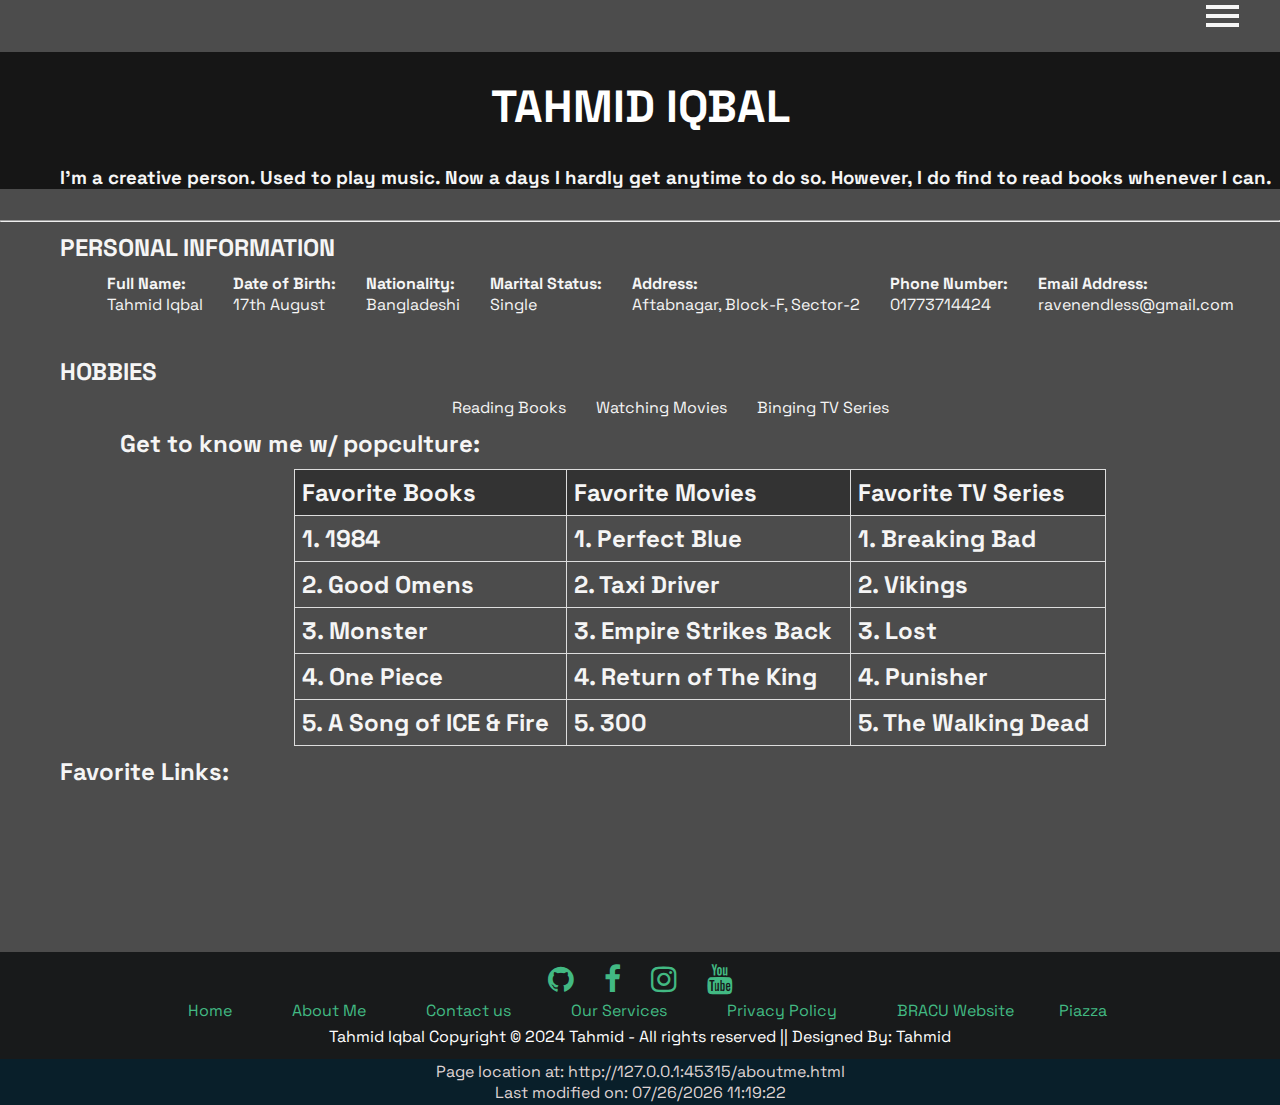
==== aboutme.html @ 0b832d9d "v1.01 fixed bugs" ====
<!DOCTYPE html>
<html lang="en">
<head class="space-grotesk-container">
    <meta charset="UTF-8">
    <meta name="viewport" content="width=device-width, initial-scale=1.0">
    
    <link rel="stylesheet" href="css/style.css" class="css">
    
    <link rel="stylesheet" href="https://cdnjs.cloudflare.com/ajax/libs/font-awesome/4.7.0/css/font-awesome.min.css">


    <title>Tahmid Raven- who am i?</title>

    <link rel="icon" href="images/linux.png" type="image/png">


</head>
<body class="space-grotesk-container">
    <nav class="navbar background height-nav">
        <ul class="nav-list visibility">
            <div class="raven">
                <img src="images/luchadortocat.png" alt="an image of github luchadortocat. this is how github looks in my eyes">
                <br>
                <b class="fonta">TAHMID'S PORTFOLIO'</b>
            </div>
            <li><a href="index.html">Home</a></li>
            <li><a href="aboutme.html">AboutMe</a></li>
            <li><a href="https://github.com/TahmidRaven/Uni_Management_Engagement_Sys">Projects</a></li>
            <li><a href="myblog.html">MyBlog</a></li>
            <li><a href="#contacts">Contacts</a></li>
            <li><a href="email.html">
                <button class="butt butt-email">Email Me</button></a>
            </li>
        </ul>
        <div class="rightNav visibility">
            <input type="text" name="search" id="search">
            <button class="butt butt-small">Search</button>
        </div>
        <div class="burger">
            <div class="line"></div>
            <div class="line"></div>
            <div class="line"></div>
        </div>
    </nav>

    <section class="background sec01">

        <div class="background">
            <h1 class="centralname" style="text-align: center; color: white; font-size:45px; padding-top:2%; ">TAHMID IQBAL</h1>
            <br><p> <h3 class="centralHeadersmall">I'm a creative person. Used to play music. Now a days I hardly get anytime to do so. However, I do find to read books whenever I can.</h3></p>
        </div><br>
        <hr>
        <div class="centralHeader">
            <h2>PERSONAL INFORMATION</h2>
            <p></p>
        </div>

        <div class="boxer-main">
            <ul class="centralHeadersmall">
                <li><strong>Full Name:</strong><br> Tahmid Iqbal</li>
                <li><strong>Date of Birth:</strong><br> 17th August</li>
                <li><strong>Nationality:</strong><br> Bangladeshi</li>
                <li><strong>Marital Status:</strong><br> Single</li>
                <li><strong>Address:</strong><br> Aftabnagar, Block-F, Sector-2</li>
                <li><strong>Phone Number:</strong><br> 01773714424</li>
                <li><strong>Email Address:</strong><br> ravenendless@gmail.com</li>
            </ul>
        </div><br>

        <div class="centralHeader">
            <h2>HOBBIES</h2>
        </div>
        <div class="boxer-main">
            <ul class="centralHeadersmall">
                <li>Reading Books</li>
                <li>Watching Movies</li>
                <li>Binging TV Series</li>
            </ul>
        </div>

            <div class="centralHeader">
                <h2 class="centralHeadersmall">Get to know me w/ popculture:
                    <title>Favorite List</title>
                </head>
                <body>
                
                    <table class="favorite-table">
                        <thead>
                            <tr>
                                <th class="category-header">Favorite Books</th>
                                <th class="category-header">Favorite Movies</th>
                                <th class="category-header">Favorite TV Series</th>
                            </tr>
                        </thead>
                        <tbody>
                            <tr>
                                <td>1. 1984</td>
                                <td>1. Perfect Blue</td>
                                <td>1. Breaking Bad</td>
                            </tr>
                            <tr>
                                <td>2. Good Omens</td>
                                <td>2. Taxi Driver</td>
                                <td>2. Vikings</td>
                            </tr>
                            <tr>
                                <td>3. Monster</td>
                                <td>3. Empire Strikes Back</td>
                                <td>3. Lost</td>
                            </tr>
                            <tr>
                                <td>4. One Piece</td>
                                <td>4. Return of The King</td>
                                <td>4. Punisher</td>
                            </tr>
                            <tr>
                                <td>5. A Song of ICE & Fire</td>
                                <td>5. 300</td>
                                <td>5. The Walking Dead</td>
                            </tr>
                        </tbody>
                    </table>
                </h2>
            </div>

            <div class="centralHeader">
                <h2>Favorite Links:</h2>
            </div>
            </section>
            </div>

    </section>

    <footer>
        <div class="footer">
            <div class="row">
                <a href="https://github.com/TahmidRaven"><i class="fa fa-github"></i></a>
                <a href="https://www.facebook.com/profile.php?id=100073382900528"><i class="fa fa-facebook"></i></a>
                <a href="https://www.instagram.com/tahmid_raven/"><i class="fa fa-instagram"></i></a>
                <a href="https://www.youtube.com/@tahmidraven"><i class="fa fa-youtube"></i></a>
            </div>

            <div class="row">
                <ul>
                    <li><a href="index.html">Home</a></li>
                    <li><a href="aboutme.html">About Me</a></li>
                    <li><a href="contacts.html">Contact us</a></li>
                    <li><a href="#">Our Services</a></li>
                    <li><a href="#">Privacy Policy</a></li>
                    <li><a href="https://www.bracu.ac.bd/" target="_blank">BRACU Website</a></li>
                    <a href="https://piazza.com/bracu.ac.bd/spring2023/cse391/home" target="_blank">Piazza</a>


                </ul>
            </div>

            <div class="row font-bold">
                Tahmid Iqbal Copyright © 2024 Tahmid - All rights reserved || Designed By: Tahmid
            </div>
            <button id="backToTopBtn">Back 2 Top</button>

        </div>
        
    </footer>
</div>
<div class="location-modification">
    <script>
        document.write('Page location at: ' + window.location.href + '<br>');
        document.write('Last modified on: ' + document.lastModified);
    </script>
    <script src="js/resp.js"></script>

</div>


</body>

</html>
---- css/style.css ----
@import url('https://fonts.googleapis.com/css2?family=Space+Grotesk:wght@300..700&display=swap');

.space-grotesk-container {
    font-family: "Space Grotesk", sans-serif;
    font-optical-sizing: auto;
    font-weight: 400;
    font-style: normal;
    
  }

*{
    margin: 0;
    padding: 0;
    box-sizing: border-box;

}


/* NavBar CSS Part */

.navbar{
    display: flex;
    align-items: center;
    justify-content: space-between;
    position: sticky;
    top: 0;
    cursor: pointer;
    height: 7vh;
 

    
}
.raven{
    width: 25%;
    display: flex;
    justify-content: flex-start;
    align-items: stretch;
}
.raven img{
    width: 14%;
    border: 3px solid whitesmoke;
    border-radius: 50%;
    justify-content: left;
}
.fonta{
    display: flex;
    justify-content: center;
    align-items: center;
    color: white;
    
    padding-left: 15px;

}
.nav-list{
    width: 75%;
    display: flex;
    align-items: center;

}
.nav-list li{
    /* display: flex;

    justify-content: flex-end; */

    list-style: none;
    padding: 26px 30px;
}

.nav-list a{
    text-decoration: none;
    color: rgb(255, 255, 255);
    color-interpolation-filters: linearRGB;

}
.nav-list a:hover{
    text-decoration: none;
    color: rgb(223, 211, 211);

}

.rightNav{
    width: 25%;
    /* background-color: blueviolet; */
    text-align: right;
    /* display: flex;
    justify-content: right; */
}
#search{
    padding: 6px;
    font-size: 18px;
    border: 2px solid gray;
    border-radius: 10px;
}

@keyframes animationLeft2Right {
    from {
        opacity: 0;
        transform: translateX(-30px);  
    }
    to {
        opacity: 1;
        transform: translateX(0);  
    }
}

.animate-whoami {
    display: inline-block;
    animation: animationLeft2Right 2.5s ease-out;
}
/* sections */

.background{
   
    background: rgba(0,0,0,0.7) url('../images/vinlandsaga4k.png');
    background-size: cover;
    background-blend-mode: darken;

    background-attachment: fixed;


 

    

}

.sec01{
    height: 100vh;
}

.box-main{
    display: flex;
    justify-content: center;
    align-items: center;
    color: whitesmoke;
    max-width: 80%;
    height: 80%;
    margin: auto;
    
}

.shalf01{
    width: 80%;
    display: flex;
    flex-direction: column;

    justify-content: center;
    padding-left: 120px;

}
.txt-big {
    font-size: 45px;
    padding-left: 270px;
    text-align: center;
 
}
.txt-small {
    font-size: 18px;
    padding-left: 250px;
    text-align: match-center;


}
.shalf02{
    width: 50%;
    padding-right: 100px;
    padding-top: 300px;

}
.shalf02 img{
    width: 75%;
    padding: 1px;
    padding-top: 0;
    border: 4px solid gray;
    border-radius: 50px;
    display: block;
    margin: 0 auto;
} 



/* Buttons  */

.butt {
    padding: 8px 20px;
    margin: 7px 3px;
    border: 2px solid whitesmoke;
    border-radius: 8px;
    font-size: 16px;
    color: white;
    background: none;
    cursor: pointer;
} 

.butt-small {
    padding: 3px 8px;
    vertical-align: middle;
    
    margin-right: 20px;
} 

.butt-email{
    padding: 3px 8px;
    vertical-align: middle;
}

#backToTopBtn {
    display: none;
    position: fixed;
    bottom: 20px;
    right: 20px;
    background-color: #364c62;
    color: #fff;
    border: none;
    border-radius: 5px;
    padding: 10px 20px;
    cursor: pointer;
}


/* footer CSS Part */

.footer {
    background-color: #181A1B;
    color: white;
    padding: 7px;
    text-align: center;
}

.row {
    display: flex;
    justify-content: center;
    align-items: center;  
    margin: 5px;
    margin-bottom: 5px;
}

.row a {
    color: white;
    text-decoration: none;
    margin: 0 15px;
}

.row i {
    font-size: 30px;
}

ul {
    list-style: none;
    padding: 0;
    display: flex;
    justify-content: center;
}

ul li {
    margin: 0 15px;
}

.footer a {
    color: #42b983;
}

.footer a:hover {
    text-decoration: underline;
    color: rgb(223, 211, 211);
}


.location-modification{
    background-color: #091f2a;
    color: white;
    padding: 2px;
    text-align: center;
    text-decoration: italic;
    color: rgb(223, 211, 211);
}

/* Responsive MEDIA QUERY */

@media only screen and (max-width: 1380px) {
    .nav-list{
        flex-direction: column;
    }
    .navbar{
        height: 445px;

        flex-direction: column;
        transition: all 0.5s ease-out;
    }
    .rightNav{
        text-align: center;
    }
    #search{
        width: 100%;
    }
    .navbar .burger{
        display: block;
        height: 445px;

    }

    .height-nav{
        height: 52px;
    }
    .visibility{
        opacity: 0;
    }
}


.burger{
    display: none;
    position: absolute;
    cursor: pointer;
    right: 3%;
    top: 8 px;
}

.line {
    width: 33px;
    background-color: whitesmoke;
    height: 4px;
    margin: 5px 3px;
}

/* info page css */

.centralHeader {
    margin-top: 10px;
    color: whitesmoke;  
    text-align: left; 
    margin-left: 60px; 
    margin-bottom: 10px;

}

.centralHeadersmall {
    margin-top: 10px;
    color: whitesmoke;  
    text-align: left; 
    margin-left: 60px; 
    margin-bottom: 10px;

}

.makingcolumn{
    width: 60%;
}
.makingcolumn2{
    width: 40%;
}


/* table createion  */

.favorite-table {
    border-collapse: collapse;
    width: 70%;
    margin: 10px auto;
}

.category-header {
    background-color: #0808085e;
    border: 1px solid #000000;
    padding: 10px;
    text-align: left;
}

.favorite-table td, .favorite-table th {
    border: 1px solid #ddd;
    padding: 7px;
    text-align: left;
}

.favorite-table tbody tr:hover {
    background-color: #327f69;
}




/* pop up email form 
*/
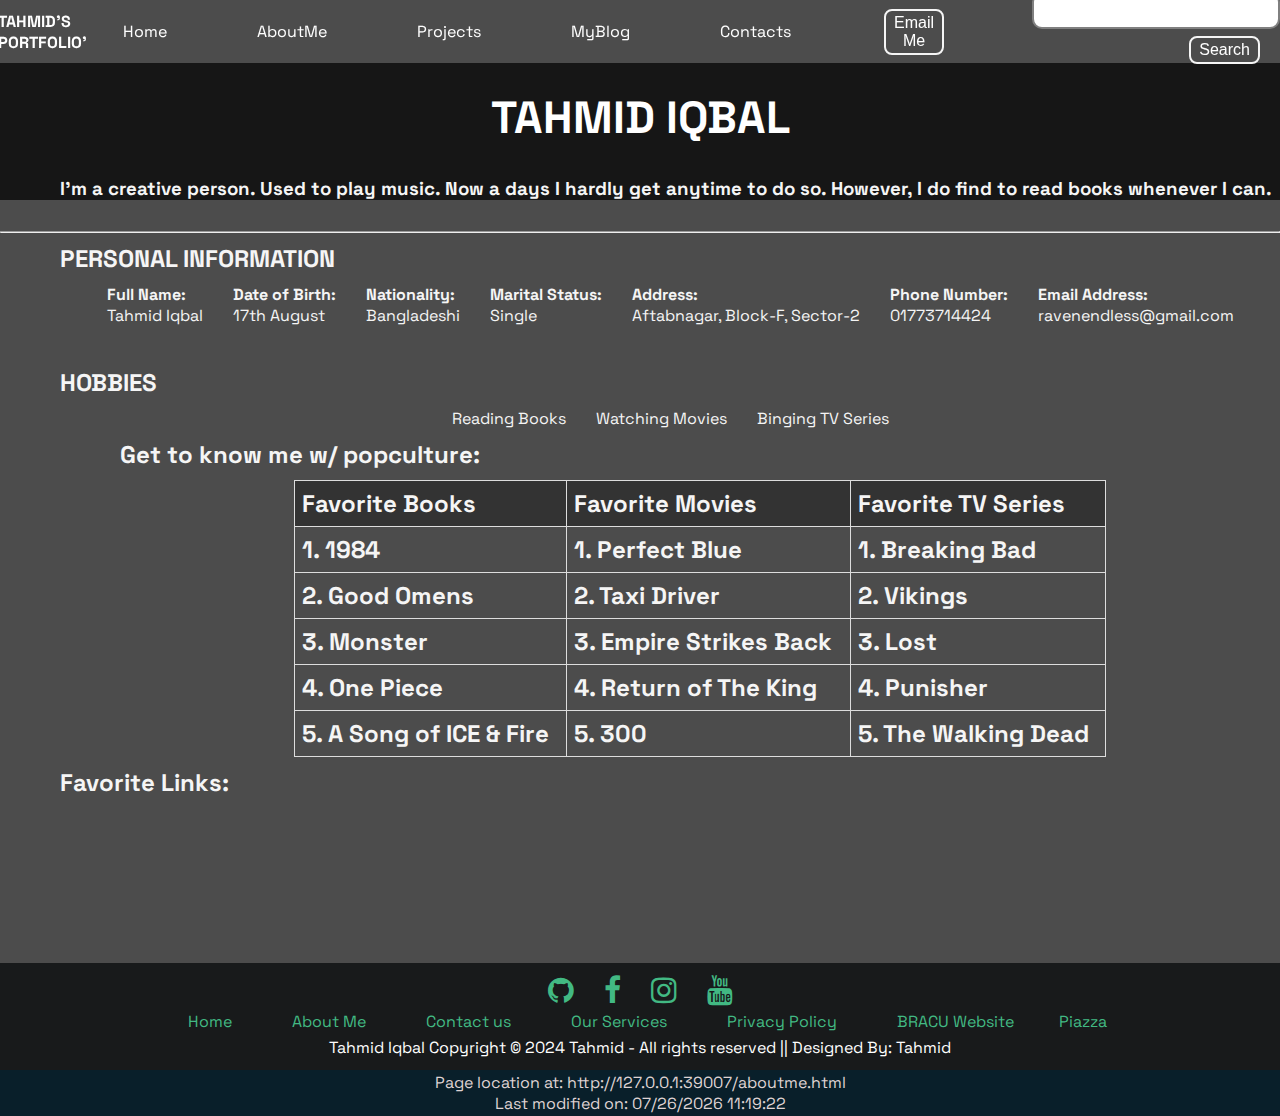
==== commit 607ee31a: "deoplyment for v1.02" ====
--- a/aboutme.html
+++ b/aboutme.html
@@ -16,120 +16,124 @@
 
 </head>
 <body class="space-grotesk-container">
-    <nav class="navbar background height-nav">
-        <ul class="nav-list visibility">
-            <div class="raven">
-                <img src="images/luchadortocat.png" alt="an image of github luchadortocat. this is how github looks in my eyes">
-                <br>
-                <b class="fonta">TAHMID'S PORTFOLIO'</b>
+    
+    <header>
+        <nav class="navbar background height-nav">
+            <ul class="nav-list visibility">
+                <div class="raven">
+                    <img src="images/luchadortocat.png" alt="an image of github luchadortocat. this is how github looks in my eyes">
+                    <br>
+                    <b class="fonta">TAHMID'S PORTFOLIO'</b>
+                </div>
+                <li><a href="index.html">Home</a></li>
+                <li><a href="aboutme.html">AboutMe</a></li>
+                <li><a href="https://github.com/TahmidRaven/Uni_Management_Engagement_Sys">Projects</a></li>
+                <li><a href="myblog.html">MyBlog</a></li>
+                <li><a href="#contacts">Contacts</a></li>
+                <li><a href="email.html">
+                    <button class="butt butt-email">Email Me</button></a>
+                </li>
+            </ul>
+            <div class="rightNav visibility">
+                <input type="text" name="search" id="search">
+                <button class="butt butt-small">Search</button>
             </div>
-            <li><a href="index.html">Home</a></li>
-            <li><a href="aboutme.html">AboutMe</a></li>
-            <li><a href="https://github.com/TahmidRaven/Uni_Management_Engagement_Sys">Projects</a></li>
-            <li><a href="myblog.html">MyBlog</a></li>
-            <li><a href="#contacts">Contacts</a></li>
-            <li><a href="email.html">
-                <button class="butt butt-email">Email Me</button></a>
-            </li>
-        </ul>
-        <div class="rightNav visibility">
-            <input type="text" name="search" id="search">
-            <button class="butt butt-small">Search</button>
-        </div>
-        <div class="burger">
-            <div class="line"></div>
-            <div class="line"></div>
-            <div class="line"></div>
-        </div>
-    </nav>
+            <div class="burger">
+                <div class="line"></div>
+                <div class="line"></div>
+                <div class="line"></div>
+            </div>
+        </nav>
+    </header>
+    <main style="padding-bottom: 12">
+        <section class="background sec01">
 
-    <section class="background sec01">
-
-        <div class="background">
-            <h1 class="centralname" style="text-align: center; color: white; font-size:45px; padding-top:2%; ">TAHMID IQBAL</h1>
-            <br><p> <h3 class="centralHeadersmall">I'm a creative person. Used to play music. Now a days I hardly get anytime to do so. However, I do find to read books whenever I can.</h3></p>
-        </div><br>
-        <hr>
-        <div class="centralHeader">
-            <h2>PERSONAL INFORMATION</h2>
-            <p></p>
-        </div>
-
-        <div class="boxer-main">
-            <ul class="centralHeadersmall">
-                <li><strong>Full Name:</strong><br> Tahmid Iqbal</li>
-                <li><strong>Date of Birth:</strong><br> 17th August</li>
-                <li><strong>Nationality:</strong><br> Bangladeshi</li>
-                <li><strong>Marital Status:</strong><br> Single</li>
-                <li><strong>Address:</strong><br> Aftabnagar, Block-F, Sector-2</li>
-                <li><strong>Phone Number:</strong><br> 01773714424</li>
-                <li><strong>Email Address:</strong><br> ravenendless@gmail.com</li>
-            </ul>
-        </div><br>
-
-        <div class="centralHeader">
-            <h2>HOBBIES</h2>
-        </div>
-        <div class="boxer-main">
-            <ul class="centralHeadersmall">
-                <li>Reading Books</li>
-                <li>Watching Movies</li>
-                <li>Binging TV Series</li>
-            </ul>
-        </div>
-
+            <div class="background">
+                <h1 class="centralname" style="text-align: center; color: white; font-size:45px; padding-top:2%; ">TAHMID IQBAL</h1>
+                <br><p> <h3 class="centralHeadersmall">I'm a creative person. Used to play music. Now a days I hardly get anytime to do so. However, I do find to read books whenever I can.</h3></p>
+            </div><br>
+            <hr>
             <div class="centralHeader">
-                <h2 class="centralHeadersmall">Get to know me w/ popculture:
-                    <title>Favorite List</title>
-                </head>
-                <body>
-                
-                    <table class="favorite-table">
-                        <thead>
-                            <tr>
-                                <th class="category-header">Favorite Books</th>
-                                <th class="category-header">Favorite Movies</th>
-                                <th class="category-header">Favorite TV Series</th>
-                            </tr>
-                        </thead>
-                        <tbody>
-                            <tr>
-                                <td>1. 1984</td>
-                                <td>1. Perfect Blue</td>
-                                <td>1. Breaking Bad</td>
-                            </tr>
-                            <tr>
-                                <td>2. Good Omens</td>
-                                <td>2. Taxi Driver</td>
-                                <td>2. Vikings</td>
-                            </tr>
-                            <tr>
-                                <td>3. Monster</td>
-                                <td>3. Empire Strikes Back</td>
-                                <td>3. Lost</td>
-                            </tr>
-                            <tr>
-                                <td>4. One Piece</td>
-                                <td>4. Return of The King</td>
-                                <td>4. Punisher</td>
-                            </tr>
-                            <tr>
-                                <td>5. A Song of ICE & Fire</td>
-                                <td>5. 300</td>
-                                <td>5. The Walking Dead</td>
-                            </tr>
-                        </tbody>
-                    </table>
-                </h2>
+                <h2>PERSONAL INFORMATION</h2>
+                <p></p>
             </div>
-
+    
+            <div class="boxer-main">
+                <ul class="centralHeadersmall">
+                    <li><strong>Full Name:</strong><br> Tahmid Iqbal</li>
+                    <li><strong>Date of Birth:</strong><br> 17th August</li>
+                    <li><strong>Nationality:</strong><br> Bangladeshi</li>
+                    <li><strong>Marital Status:</strong><br> Single</li>
+                    <li><strong>Address:</strong><br> Aftabnagar, Block-F, Sector-2</li>
+                    <li><strong>Phone Number:</strong><br> 01773714424</li>
+                    <li><strong>Email Address:</strong><br> ravenendless@gmail.com</li>
+                </ul>
+            </div><br>
+    
             <div class="centralHeader">
-                <h2>Favorite Links:</h2>
+                <h2>HOBBIES</h2>
             </div>
-            </section>
+            <div class="boxer-main">
+                <ul class="centralHeadersmall">
+                    <li>Reading Books</li>
+                    <li>Watching Movies</li>
+                    <li>Binging TV Series</li>
+                </ul>
             </div>
-
-    </section>
+    
+                <div class="centralHeader">
+                    <h2 class="centralHeadersmall">Get to know me w/ popculture:
+                        <title>Favorite List</title>
+                    </head>
+                    <body>
+                    
+                        <table class="favorite-table">
+                            <thead>
+                                <tr>
+                                    <th class="category-header">Favorite Books</th>
+                                    <th class="category-header">Favorite Movies</th>
+                                    <th class="category-header">Favorite TV Series</th>
+                                </tr>
+                            </thead>
+                            <tbody>
+                                <tr>
+                                    <td>1. 1984</td>
+                                    <td>1. Perfect Blue</td>
+                                    <td>1. Breaking Bad</td>
+                                </tr>
+                                <tr>
+                                    <td>2. Good Omens</td>
+                                    <td>2. Taxi Driver</td>
+                                    <td>2. Vikings</td>
+                                </tr>
+                                <tr>
+                                    <td>3. Monster</td>
+                                    <td>3. Empire Strikes Back</td>
+                                    <td>3. Lost</td>
+                                </tr>
+                                <tr>
+                                    <td>4. One Piece</td>
+                                    <td>4. Return of The King</td>
+                                    <td>4. Punisher</td>
+                                </tr>
+                                <tr>
+                                    <td>5. A Song of ICE & Fire</td>
+                                    <td>5. 300</td>
+                                    <td>5. The Walking Dead</td>
+                                </tr>
+                            </tbody>
+                        </table>
+                    </h2>
+                </div>
+    
+                <div class="centralHeader">
+                    <h2>Favorite Links:</h2>
+                </div>
+                </section>
+                </div>
+    
+        </section>
+    </main>
 
     <footer>
         <div class="footer">
--- a/css/style.css
+++ b/css/style.css
@@ -115,14 +115,11 @@
     background-size: cover;
     background-blend-mode: darken;
 
-    background-attachment: fixed;
-
-
- 
-
-    
-
-}
+    background-attachment: scroll;
+
+
+}
+
 
 .sec01{
     height: 100vh;
@@ -277,7 +274,7 @@
 
 /* Responsive MEDIA QUERY */
 
-@media only screen and (max-width: 1380px) {
+@media only screen and (max-width: 1266px) {
     .nav-list{
         flex-direction: column;
     }
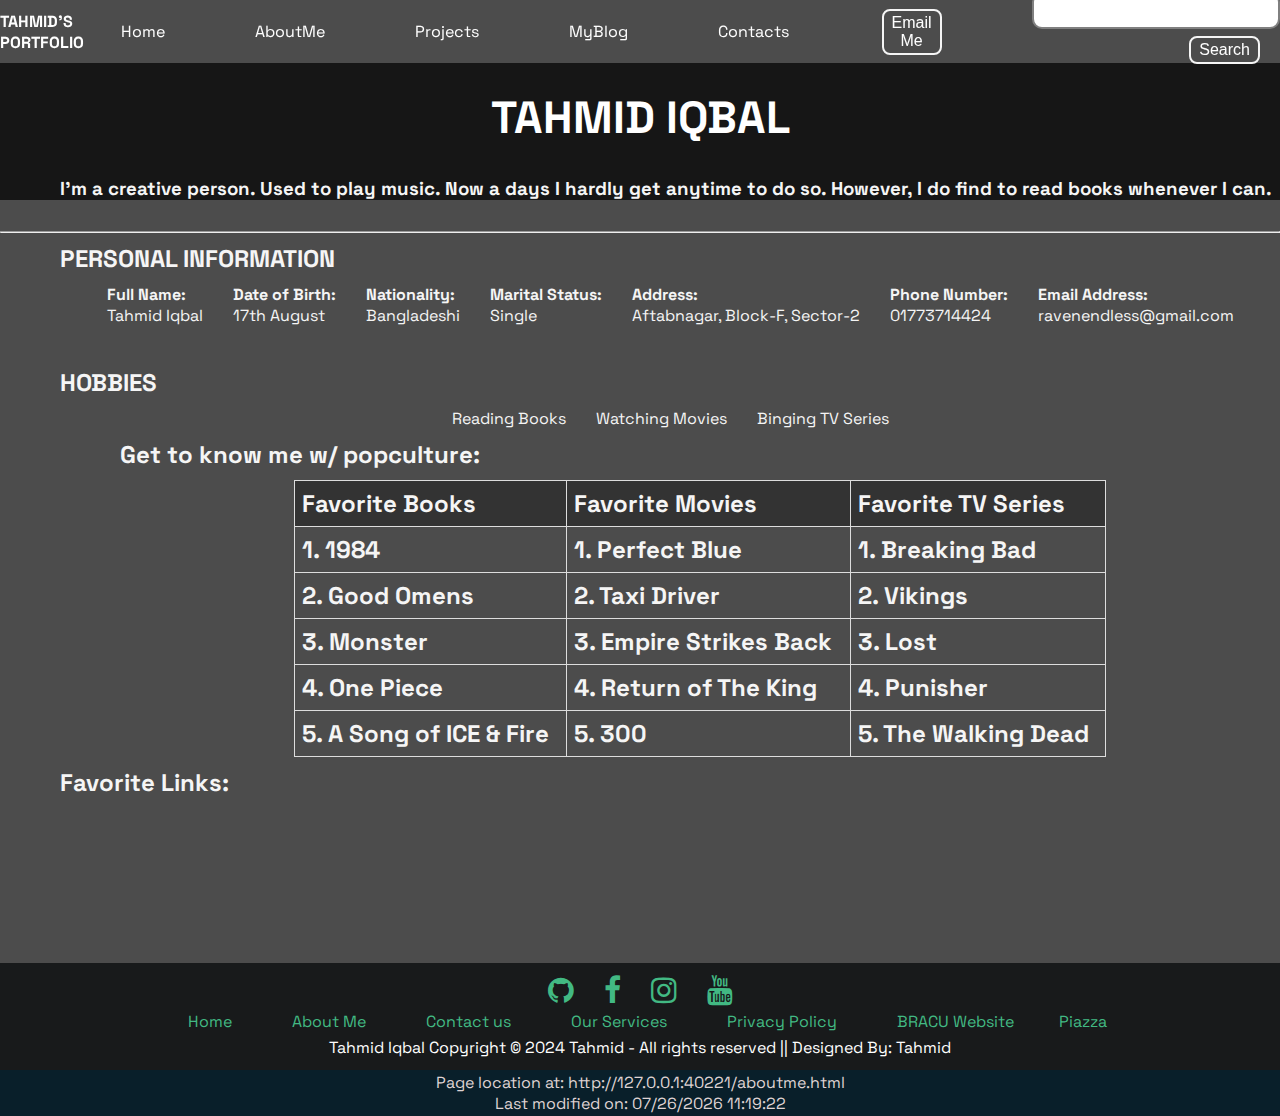
==== commit cb96dd2f: "fixed bugs related to scroll viewing on myblog" ====
--- a/aboutme.html
+++ b/aboutme.html
@@ -23,7 +23,7 @@
                 <div class="raven">
                     <img src="images/luchadortocat.png" alt="an image of github luchadortocat. this is how github looks in my eyes">
                     <br>
-                    <b class="fonta">TAHMID'S PORTFOLIO'</b>
+                    <b class="fonta">TAHMID'S PORTFOLIO</b>
                 </div>
                 <li><a href="index.html">Home</a></li>
                 <li><a href="aboutme.html">AboutMe</a></li>
@@ -122,12 +122,13 @@
                                     <td>5. The Walking Dead</td>
                                 </tr>
                             </tbody>
-                        </table>
+                        </table> 
                     </h2>
                 </div>
     
                 <div class="centralHeader">
                     <h2>Favorite Links:</h2>
+                    
                 </div>
                 </section>
                 </div>
--- a/css/style.css
+++ b/css/style.css
@@ -26,8 +26,6 @@
     top: 0;
     cursor: pointer;
     height: 7vh;
- 
-
     
 }
 .raven{
@@ -218,6 +216,9 @@
 /* footer CSS Part */
 
 .footer {
+    position: sticky;
+
+    width: 100%;
     background-color: #181A1B;
     color: white;
     padding: 7px;
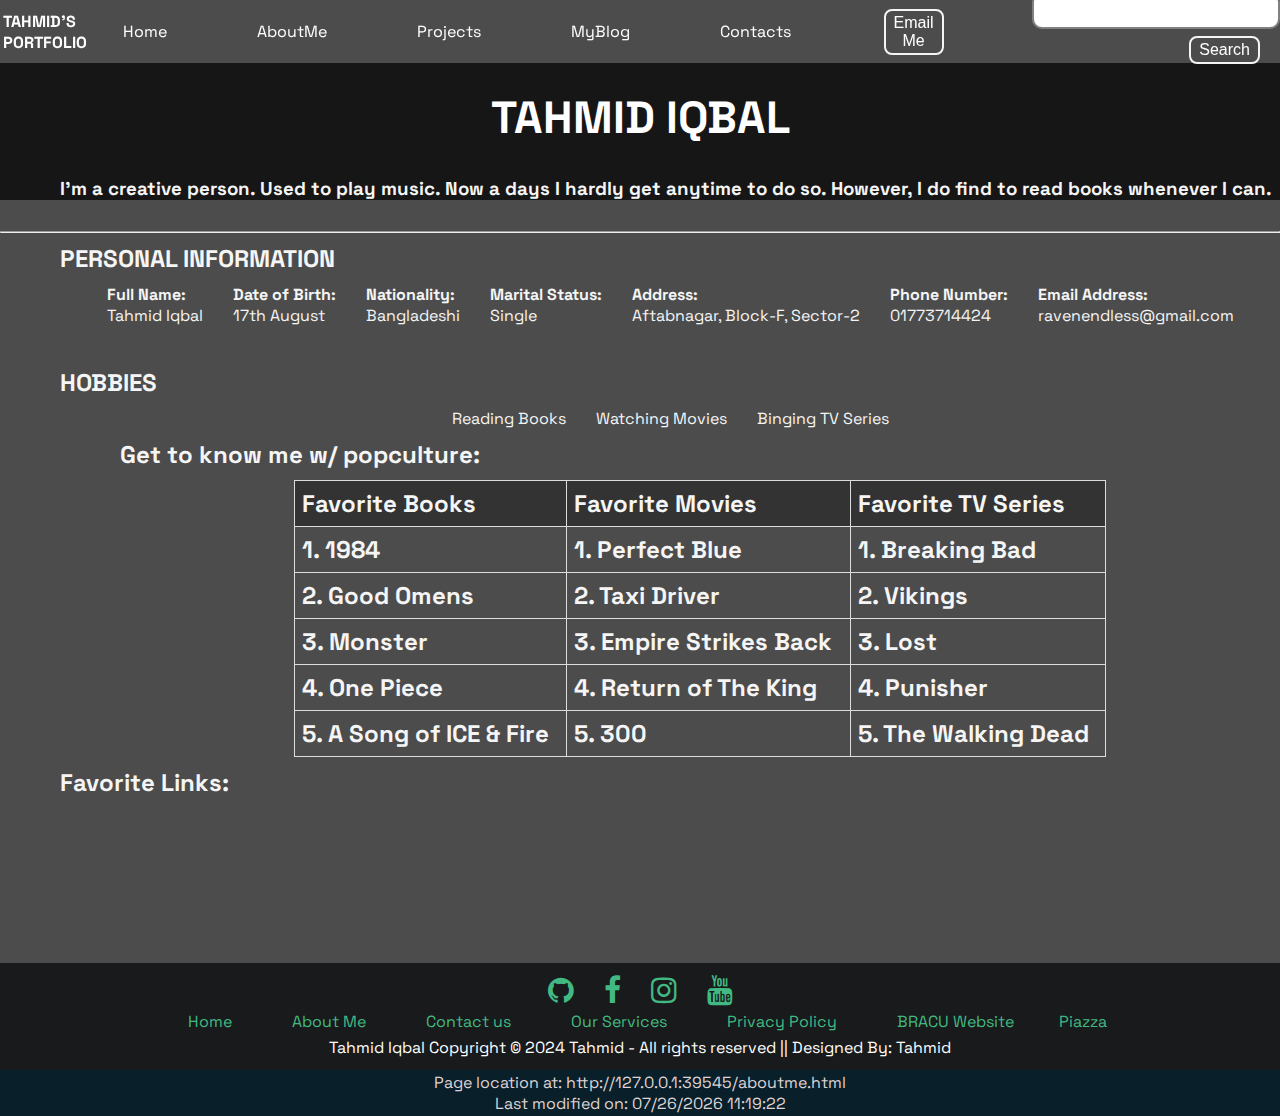
==== commit 9db74135: "not final but good enough version. v02 ongoing" ====
--- a/aboutme.html
+++ b/aboutme.html
@@ -1,183 +1,183 @@
-<!DOCTYPE html>
-<html lang="en">
-<head class="space-grotesk-container">
-    <meta charset="UTF-8">
-    <meta name="viewport" content="width=device-width, initial-scale=1.0">
-    
-    <link rel="stylesheet" href="css/style.css" class="css">
-    
-    <link rel="stylesheet" href="https://cdnjs.cloudflare.com/ajax/libs/font-awesome/4.7.0/css/font-awesome.min.css">
-
-
-    <title>Tahmid Raven- who am i?</title>
-
-    <link rel="icon" href="images/linux.png" type="image/png">
-
-
-</head>
-<body class="space-grotesk-container">
-    
-    <header>
-        <nav class="navbar background height-nav">
-            <ul class="nav-list visibility">
-                <div class="raven">
-                    <img src="images/luchadortocat.png" alt="an image of github luchadortocat. this is how github looks in my eyes">
-                    <br>
-                    <b class="fonta">TAHMID'S PORTFOLIO</b>
-                </div>
-                <li><a href="index.html">Home</a></li>
-                <li><a href="aboutme.html">AboutMe</a></li>
-                <li><a href="https://github.com/TahmidRaven/Uni_Management_Engagement_Sys">Projects</a></li>
-                <li><a href="myblog.html">MyBlog</a></li>
-                <li><a href="#contacts">Contacts</a></li>
-                <li><a href="email.html">
-                    <button class="butt butt-email">Email Me</button></a>
-                </li>
-            </ul>
-            <div class="rightNav visibility">
-                <input type="text" name="search" id="search">
-                <button class="butt butt-small">Search</button>
-            </div>
-            <div class="burger">
-                <div class="line"></div>
-                <div class="line"></div>
-                <div class="line"></div>
-            </div>
-        </nav>
-    </header>
-    <main style="padding-bottom: 12">
-        <section class="background sec01">
-
-            <div class="background">
-                <h1 class="centralname" style="text-align: center; color: white; font-size:45px; padding-top:2%; ">TAHMID IQBAL</h1>
-                <br><p> <h3 class="centralHeadersmall">I'm a creative person. Used to play music. Now a days I hardly get anytime to do so. However, I do find to read books whenever I can.</h3></p>
-            </div><br>
-            <hr>
-            <div class="centralHeader">
-                <h2>PERSONAL INFORMATION</h2>
-                <p></p>
-            </div>
-    
-            <div class="boxer-main">
-                <ul class="centralHeadersmall">
-                    <li><strong>Full Name:</strong><br> Tahmid Iqbal</li>
-                    <li><strong>Date of Birth:</strong><br> 17th August</li>
-                    <li><strong>Nationality:</strong><br> Bangladeshi</li>
-                    <li><strong>Marital Status:</strong><br> Single</li>
-                    <li><strong>Address:</strong><br> Aftabnagar, Block-F, Sector-2</li>
-                    <li><strong>Phone Number:</strong><br> 01773714424</li>
-                    <li><strong>Email Address:</strong><br> ravenendless@gmail.com</li>
-                </ul>
-            </div><br>
-    
-            <div class="centralHeader">
-                <h2>HOBBIES</h2>
-            </div>
-            <div class="boxer-main">
-                <ul class="centralHeadersmall">
-                    <li>Reading Books</li>
-                    <li>Watching Movies</li>
-                    <li>Binging TV Series</li>
-                </ul>
-            </div>
-    
-                <div class="centralHeader">
-                    <h2 class="centralHeadersmall">Get to know me w/ popculture:
-                        <title>Favorite List</title>
-                    </head>
-                    <body>
-                    
-                        <table class="favorite-table">
-                            <thead>
-                                <tr>
-                                    <th class="category-header">Favorite Books</th>
-                                    <th class="category-header">Favorite Movies</th>
-                                    <th class="category-header">Favorite TV Series</th>
-                                </tr>
-                            </thead>
-                            <tbody>
-                                <tr>
-                                    <td>1. 1984</td>
-                                    <td>1. Perfect Blue</td>
-                                    <td>1. Breaking Bad</td>
-                                </tr>
-                                <tr>
-                                    <td>2. Good Omens</td>
-                                    <td>2. Taxi Driver</td>
-                                    <td>2. Vikings</td>
-                                </tr>
-                                <tr>
-                                    <td>3. Monster</td>
-                                    <td>3. Empire Strikes Back</td>
-                                    <td>3. Lost</td>
-                                </tr>
-                                <tr>
-                                    <td>4. One Piece</td>
-                                    <td>4. Return of The King</td>
-                                    <td>4. Punisher</td>
-                                </tr>
-                                <tr>
-                                    <td>5. A Song of ICE & Fire</td>
-                                    <td>5. 300</td>
-                                    <td>5. The Walking Dead</td>
-                                </tr>
-                            </tbody>
-                        </table> 
-                    </h2>
-                </div>
-    
-                <div class="centralHeader">
-                    <h2>Favorite Links:</h2>
-                    
-                </div>
-                </section>
-                </div>
-    
-        </section>
-    </main>
-
-    <footer>
-        <div class="footer">
-            <div class="row">
-                <a href="https://github.com/TahmidRaven"><i class="fa fa-github"></i></a>
-                <a href="https://www.facebook.com/profile.php?id=100073382900528"><i class="fa fa-facebook"></i></a>
-                <a href="https://www.instagram.com/tahmid_raven/"><i class="fa fa-instagram"></i></a>
-                <a href="https://www.youtube.com/@tahmidraven"><i class="fa fa-youtube"></i></a>
-            </div>
-
-            <div class="row">
-                <ul>
-                    <li><a href="index.html">Home</a></li>
-                    <li><a href="aboutme.html">About Me</a></li>
-                    <li><a href="contacts.html">Contact us</a></li>
-                    <li><a href="#">Our Services</a></li>
-                    <li><a href="#">Privacy Policy</a></li>
-                    <li><a href="https://www.bracu.ac.bd/" target="_blank">BRACU Website</a></li>
-                    <a href="https://piazza.com/bracu.ac.bd/spring2023/cse391/home" target="_blank">Piazza</a>
-
-
-                </ul>
-            </div>
-
-            <div class="row font-bold">
-                Tahmid Iqbal Copyright © 2024 Tahmid - All rights reserved || Designed By: Tahmid
-            </div>
-            <button id="backToTopBtn">Back 2 Top</button>
-
-        </div>
-        
-    </footer>
-</div>
-<div class="location-modification">
-    <script>
-        document.write('Page location at: ' + window.location.href + '<br>');
-        document.write('Last modified on: ' + document.lastModified);
-    </script>
-    <script src="js/resp.js"></script>
-
-</div>
-
-
-</body>
-
-</html>
+<!DOCTYPE html>
+<html lang="en">
+<head class="space-grotesk-container">
+    <meta charset="UTF-8">
+    <meta name="viewport" content="width=device-width, initial-scale=1.0">
+    
+    <link rel="stylesheet" href="css/style.css" class="css">
+    
+    <link rel="stylesheet" href="https://cdnjs.cloudflare.com/ajax/libs/font-awesome/4.7.0/css/font-awesome.min.css">
+
+
+    <title>Tahmid Raven- who am i?</title>
+
+    <link rel="icon" href="images/linux.png" type="image/png">
+
+
+</head>
+<body class="space-grotesk-container">
+    
+    <header>
+        <nav class="navbar background height-nav">
+            <ul class="nav-list visibility">
+                <div class="raven">
+                    <img src="images/luchadortocat.png" alt="an image of github luchadortocat. this is how github looks in my eyes">
+                    <br>
+                    <b class="fonta">TAHMID'S PORTFOLIO</b>
+                </div>
+                <li><a href="index.html">Home</a></li>
+                <li><a href="aboutme.html">AboutMe</a></li>
+                <li><a href="https://github.com/TahmidRaven/Uni_Management_Engagement_Sys">Projects</a></li>
+                <li><a href="myblog.html">MyBlog</a></li>
+                <li><a href="#contacts">Contacts</a></li>
+                <li><a href="email.html">
+                    <button class="butt butt-email">Email Me</button></a>
+                </li>
+            </ul>
+            <div class="rightNav visibility">
+                <input type="text" name="search" id="search">
+                <button class="butt butt-small">Search</button>
+            </div>
+            <div class="burger">
+                <div class="line"></div>
+                <div class="line"></div>
+                <div class="line"></div>
+            </div>
+        </nav>
+    </header>
+    <main style="padding-bottom: 12">
+        <section class="background sec01">
+
+            <div class="background">
+                <h1 class="centralname" style="text-align: center; color: white; font-size:45px; padding-top:2%; ">TAHMID IQBAL</h1>
+                <br><p> <h3 class="centralHeadersmall">I'm a creative person. Used to play music. Now a days I hardly get anytime to do so. However, I do find to read books whenever I can.</h3></p>
+            </div><br>
+            <hr>
+            <div class="centralHeader">
+                <h2>PERSONAL INFORMATION</h2>
+                <p></p>
+            </div>
+    
+            <div class="boxer-main">
+                <ul class="centralHeadersmall">
+                    <li><strong>Full Name:</strong><br> Tahmid Iqbal</li>
+                    <li><strong>Date of Birth:</strong><br> 17th August</li>
+                    <li><strong>Nationality:</strong><br> Bangladeshi</li>
+                    <li><strong>Marital Status:</strong><br> Single</li>
+                    <li><strong>Address:</strong><br> Aftabnagar, Block-F, Sector-2</li>
+                    <li><strong>Phone Number:</strong><br> 01773714424</li>
+                    <li><strong>Email Address:</strong><br> ravenendless@gmail.com</li>
+                </ul>
+            </div><br>
+    
+            <div class="centralHeader">
+                <h2>HOBBIES</h2>
+            </div>
+            <div class="boxer-main">
+                <ul class="centralHeadersmall">
+                    <li>Reading Books</li>
+                    <li>Watching Movies</li>
+                    <li>Binging TV Series</li>
+                </ul>
+            </div>
+    
+                <div class="centralHeader">
+                    <h2 class="centralHeadersmall">Get to know me w/ popculture:
+                        <title>Favorite List</title>
+                    </head>
+                    <body>
+                    
+                        <table class="favorite-table">
+                            <thead>
+                                <tr>
+                                    <th class="category-header">Favorite Books</th>
+                                    <th class="category-header">Favorite Movies</th>
+                                    <th class="category-header">Favorite TV Series</th>
+                                </tr>
+                            </thead>
+                            <tbody>
+                                <tr>
+                                    <td>1. 1984</td>
+                                    <td>1. Perfect Blue</td>
+                                    <td>1. Breaking Bad</td>
+                                </tr>
+                                <tr>
+                                    <td>2. Good Omens</td>
+                                    <td>2. Taxi Driver</td>
+                                    <td>2. Vikings</td>
+                                </tr>
+                                <tr>
+                                    <td>3. Monster</td>
+                                    <td>3. Empire Strikes Back</td>
+                                    <td>3. Lost</td>
+                                </tr>
+                                <tr>
+                                    <td>4. One Piece</td>
+                                    <td>4. Return of The King</td>
+                                    <td>4. Punisher</td>
+                                </tr>
+                                <tr>
+                                    <td>5. A Song of ICE & Fire</td>
+                                    <td>5. 300</td>
+                                    <td>5. The Walking Dead</td>
+                                </tr>
+                            </tbody>
+                        </table> 
+                    </h2>
+                </div>
+    
+                <div class="centralHeader">
+                    <h2>Favorite Links:</h2>
+                    
+                </div>
+                </section>
+                </div>
+    
+        </section>
+    </main>
+
+    <footer>
+        <div class="footer">
+            <div class="row">
+                <a href="https://github.com/TahmidRaven"><i class="fa fa-github"></i></a>
+                <a href="https://www.facebook.com/profile.php?id=100073382900528"><i class="fa fa-facebook"></i></a>
+                <a href="https://www.instagram.com/tahmid_raven/"><i class="fa fa-instagram"></i></a>
+                <a href="https://www.youtube.com/@tahmidraven"><i class="fa fa-youtube"></i></a>
+            </div>
+
+            <div class="row">
+                <ul>
+                    <li><a href="index.html">Home</a></li>
+                    <li><a href="aboutme.html">About Me</a></li>
+                    <li><a href="contacts.html">Contact us</a></li>
+                    <li><a href="#">Our Services</a></li>
+                    <li><a href="#">Privacy Policy</a></li>
+                    <li><a href="https://www.bracu.ac.bd/" target="_blank">BRACU Website</a></li>
+                    <a href="https://piazza.com/bracu.ac.bd/spring2023/cse391/home" target="_blank">Piazza</a>
+
+
+                </ul>
+            </div>
+
+            <div class="row font-bold">
+                Tahmid Iqbal Copyright © 2024 Tahmid - All rights reserved || Designed By: Tahmid
+            </div>
+            <button id="backToTopBtn">Back 2 Top</button>
+
+        </div>
+        
+    </footer>
+</div>
+<div class="location-modification">
+    <script>
+        document.write('Page location at: ' + window.location.href + '<br>');
+        document.write('Last modified on: ' + document.lastModified);
+    </script>
+    <script src="js/resp.js"></script>
+
+</div>
+
+
+</body>
+
+</html>
--- a/css/style.css
+++ b/css/style.css
@@ -1,382 +1,398 @@
-@import url('https://fonts.googleapis.com/css2?family=Space+Grotesk:wght@300..700&display=swap');
-
-.space-grotesk-container {
-    font-family: "Space Grotesk", sans-serif;
-    font-optical-sizing: auto;
-    font-weight: 400;
-    font-style: normal;
-    
-  }
-
-*{
-    margin: 0;
-    padding: 0;
-    box-sizing: border-box;
-
-}
-
-
-/* NavBar CSS Part */
-
-.navbar{
-    display: flex;
-    align-items: center;
-    justify-content: space-between;
-    position: sticky;
-    top: 0;
-    cursor: pointer;
-    height: 7vh;
-    
-}
-.raven{
-    width: 25%;
-    display: flex;
-    justify-content: flex-start;
-    align-items: stretch;
-}
-.raven img{
-    width: 14%;
-    border: 3px solid whitesmoke;
-    border-radius: 50%;
-    justify-content: left;
-}
-.fonta{
-    display: flex;
-    justify-content: center;
-    align-items: center;
-    color: white;
-    
-    padding-left: 15px;
-
-}
-.nav-list{
-    width: 75%;
-    display: flex;
-    align-items: center;
-
-}
-.nav-list li{
-    /* display: flex;
-
-    justify-content: flex-end; */
-
-    list-style: none;
-    padding: 26px 30px;
-}
-
-.nav-list a{
-    text-decoration: none;
-    color: rgb(255, 255, 255);
-    color-interpolation-filters: linearRGB;
-
-}
-.nav-list a:hover{
-    text-decoration: none;
-    color: rgb(223, 211, 211);
-
-}
-
-.rightNav{
-    width: 25%;
-    /* background-color: blueviolet; */
-    text-align: right;
-    /* display: flex;
-    justify-content: right; */
-}
-#search{
-    padding: 6px;
-    font-size: 18px;
-    border: 2px solid gray;
-    border-radius: 10px;
-}
-
-@keyframes animationLeft2Right {
-    from {
-        opacity: 0;
-        transform: translateX(-30px);  
-    }
-    to {
-        opacity: 1;
-        transform: translateX(0);  
-    }
-}
-
-.animate-whoami {
-    display: inline-block;
-    animation: animationLeft2Right 2.5s ease-out;
-}
-/* sections */
-
-.background{
-   
-    background: rgba(0,0,0,0.7) url('../images/vinlandsaga4k.png');
-    background-size: cover;
-    background-blend-mode: darken;
-
-    background-attachment: scroll;
-
-
-}
-
-
-.sec01{
-    height: 100vh;
-}
-
-.box-main{
-    display: flex;
-    justify-content: center;
-    align-items: center;
-    color: whitesmoke;
-    max-width: 80%;
-    height: 80%;
-    margin: auto;
-    
-}
-
-.shalf01{
-    width: 80%;
-    display: flex;
-    flex-direction: column;
-
-    justify-content: center;
-    padding-left: 120px;
-
-}
-.txt-big {
-    font-size: 45px;
-    padding-left: 270px;
-    text-align: center;
- 
-}
-.txt-small {
-    font-size: 18px;
-    padding-left: 250px;
-    text-align: match-center;
-
-
-}
-.shalf02{
-    width: 50%;
-    padding-right: 100px;
-    padding-top: 300px;
-
-}
-.shalf02 img{
-    width: 75%;
-    padding: 1px;
-    padding-top: 0;
-    border: 4px solid gray;
-    border-radius: 50px;
-    display: block;
-    margin: 0 auto;
-} 
-
-
-
-/* Buttons  */
-
-.butt {
-    padding: 8px 20px;
-    margin: 7px 3px;
-    border: 2px solid whitesmoke;
-    border-radius: 8px;
-    font-size: 16px;
-    color: white;
-    background: none;
-    cursor: pointer;
-} 
-
-.butt-small {
-    padding: 3px 8px;
-    vertical-align: middle;
-    
-    margin-right: 20px;
-} 
-
-.butt-email{
-    padding: 3px 8px;
-    vertical-align: middle;
-}
-
-#backToTopBtn {
-    display: none;
-    position: fixed;
-    bottom: 20px;
-    right: 20px;
-    background-color: #364c62;
-    color: #fff;
-    border: none;
-    border-radius: 5px;
-    padding: 10px 20px;
-    cursor: pointer;
-}
-
-
-/* footer CSS Part */
-
-.footer {
-    position: sticky;
-
-    width: 100%;
-    background-color: #181A1B;
-    color: white;
-    padding: 7px;
-    text-align: center;
-}
-
-.row {
-    display: flex;
-    justify-content: center;
-    align-items: center;  
-    margin: 5px;
-    margin-bottom: 5px;
-}
-
-.row a {
-    color: white;
-    text-decoration: none;
-    margin: 0 15px;
-}
-
-.row i {
-    font-size: 30px;
-}
-
-ul {
-    list-style: none;
-    padding: 0;
-    display: flex;
-    justify-content: center;
-}
-
-ul li {
-    margin: 0 15px;
-}
-
-.footer a {
-    color: #42b983;
-}
-
-.footer a:hover {
-    text-decoration: underline;
-    color: rgb(223, 211, 211);
-}
-
-
-.location-modification{
-    background-color: #091f2a;
-    color: white;
-    padding: 2px;
-    text-align: center;
-    text-decoration: italic;
-    color: rgb(223, 211, 211);
-}
-
-/* Responsive MEDIA QUERY */
-
-@media only screen and (max-width: 1266px) {
-    .nav-list{
-        flex-direction: column;
-    }
-    .navbar{
-        height: 445px;
-
-        flex-direction: column;
-        transition: all 0.5s ease-out;
-    }
-    .rightNav{
-        text-align: center;
-    }
-    #search{
-        width: 100%;
-    }
-    .navbar .burger{
-        display: block;
-        height: 445px;
-
-    }
-
-    .height-nav{
-        height: 52px;
-    }
-    .visibility{
-        opacity: 0;
-    }
-}
-
-
-.burger{
-    display: none;
-    position: absolute;
-    cursor: pointer;
-    right: 3%;
-    top: 8 px;
-}
-
-.line {
-    width: 33px;
-    background-color: whitesmoke;
-    height: 4px;
-    margin: 5px 3px;
-}
-
-/* info page css */
-
-.centralHeader {
-    margin-top: 10px;
-    color: whitesmoke;  
-    text-align: left; 
-    margin-left: 60px; 
-    margin-bottom: 10px;
-
-}
-
-.centralHeadersmall {
-    margin-top: 10px;
-    color: whitesmoke;  
-    text-align: left; 
-    margin-left: 60px; 
-    margin-bottom: 10px;
-
-}
-
-.makingcolumn{
-    width: 60%;
-}
-.makingcolumn2{
-    width: 40%;
-}
-
-
-/* table createion  */
-
-.favorite-table {
-    border-collapse: collapse;
-    width: 70%;
-    margin: 10px auto;
-}
-
-.category-header {
-    background-color: #0808085e;
-    border: 1px solid #000000;
-    padding: 10px;
-    text-align: left;
-}
-
-.favorite-table td, .favorite-table th {
-    border: 1px solid #ddd;
-    padding: 7px;
-    text-align: left;
-}
-
-.favorite-table tbody tr:hover {
-    background-color: #327f69;
-}
-
-
-
-
-/* pop up email form 
-*/
-
+@import url('https://fonts.googleapis.com/css2?family=Space+Grotesk:wght@300..700&display=swap');
+
+.space-grotesk-container {
+    font-family: "Space Grotesk", sans-serif;
+    font-optical-sizing: auto;
+    font-weight: 400;
+    font-style: normal;
+    
+  }
+
+*{
+    margin: 0;
+    padding: 0;
+    box-sizing: border-box;
+
+}
+
+
+/* NavBar CSS Part */
+
+.navbar{
+    display: flex;
+    align-items: center;
+    justify-content: space-between;
+    position: sticky;
+    top: 0;
+    cursor: pointer;
+    height: 7vh;
+    
+}
+.raven{
+    width: 25%;
+    display: flex;
+    justify-content: flex-start;
+    align-items: stretch;
+}
+.raven img{
+    width: 14%;
+    border: 3px solid whitesmoke;
+    border-radius: 50%;
+    justify-content: left;
+    margin-left: 4px;
+}
+.fonta{
+    display: flex;
+    justify-content: center;
+    align-items: center;
+    color: white;
+    
+    padding-left: 15px;
+
+}
+.nav-list{
+    width: 75%;
+    display: flex;
+    align-items: center;
+
+}
+.nav-list li{
+    /* display: flex;
+
+    justify-content: flex-end; */
+
+    list-style: none;
+    padding: 26px 30px;
+}
+
+.nav-list a{
+    text-decoration: none;
+    color: rgb(255, 255, 255);
+    color-interpolation-filters: linearRGB;
+
+}
+.nav-list a:hover{
+    text-decoration: none;
+    color: rgb(223, 211, 211);
+
+}
+
+.rightNav{
+    width: 25%;
+    /* background-color: blueviolet; */
+    text-align: right;
+    /* display: flex;
+    justify-content: right; */
+}
+#search{
+    padding: 6px;
+    font-size: 18px;
+    border: 2px solid gray;
+    border-radius: 10px;
+}
+
+@keyframes animationLeft2Right {
+    from {
+        opacity: 0;
+        transform: translateX(-30px);  
+    }
+    to {
+        opacity: 1;
+        transform: translateX(0);  
+    }
+}
+
+.animate-whoami {
+    display: inline-block;
+    animation: animationLeft2Right 2.5s ease-out;
+}
+/* sections */
+
+.background{
+   
+    background: rgba(0,0,0,0.7) url('../images/vinlandsaga4k.png');
+    background-size: cover;
+    background-blend-mode: darken;
+
+    background-attachment: scroll;
+
+
+}
+
+
+.sec01{
+    height: 100vh;
+}
+
+.box-main{
+    display: flex;
+    justify-content: center;
+    align-items: center;
+    color: whitesmoke;
+    max-width: 80%;
+    height: 80%;
+    margin: auto;
+    
+}
+
+.shalf01{
+    width: 80%;
+    display: flex;
+    flex-direction: column;
+
+    justify-content: center;
+    padding-left: 120px;
+
+}
+.txt-big {
+    font-size: 45px;
+    padding-left: 270px;
+    text-align: center;
+ 
+}
+.txt-small {
+    font-size: 18px;
+    padding-left: 250px;
+    text-align: match-center;
+
+
+}
+.shalf02{
+    width: 50%;
+    padding-right: 100px;
+    padding-top: 300px;
+
+}
+.shalf02 img{
+    width: 75%;
+    padding: 1px;
+    padding-top: 0;
+    border: 4px solid gray;
+    border-radius: 50px;
+    display: block;
+    margin: 0 auto;
+} 
+
+
+
+/* Buttons  */
+
+.butt {
+    padding: 8px 20px;
+    margin: 7px 3px;
+    border: 2px solid whitesmoke;
+    border-radius: 8px;
+    font-size: 16px;
+    color: white;
+    background: none;
+    cursor: pointer;
+} 
+
+.butt-small {
+    padding: 3px 8px;
+    vertical-align: middle;
+    
+    margin-right: 20px;
+} 
+
+.butt-email{
+    padding: 3px 8px;
+    vertical-align: middle;
+}
+
+#backToTopBtn {
+    display: none;
+    position: fixed;
+    bottom: 20px;
+    right: 20px;
+    background-color: #364c62;
+    color: #fff;
+    border: none;
+    border-radius: 5px;
+    padding: 10px 20px;
+    cursor: pointer;
+}
+
+
+/* footer CSS Part */
+
+.footer {
+    position: sticky;
+
+    width: 100%;
+    background-color: #181A1B;
+    color: white;
+    padding: 7px;
+    text-align: center;
+}
+
+.row {
+    display: flex;
+    justify-content: center;
+    align-items: center;  
+    margin: 5px;
+    margin-bottom: 5px;
+}
+
+.row a {
+    color: white;
+    text-decoration: none;
+    margin: 0 15px;
+}
+
+.row i {
+    font-size: 30px;
+}
+
+ul {
+    list-style: none;
+    padding: 0;
+    display: flex;
+    justify-content: center;
+}
+
+ul li {
+    margin: 0 15px;
+}
+
+.footer a {
+    color: #42b983;
+}
+
+.footer a:hover {
+    text-decoration: underline;
+    color: rgb(223, 211, 211);
+}
+
+
+.location-modification{
+    background-color: #091f2a;
+    color: white;
+    padding: 2px;
+    text-align: center;
+    text-decoration: italic;
+    color: rgb(223, 211, 211);
+}
+
+/* Responsive MEDIA QUERY */
+
+@media only screen and (max-width: 1266px) {
+    .nav-list{
+        flex-direction: column;
+    }
+    .navbar{
+        height: 445px;
+
+        flex-direction: column;
+        transition: all 0.5s ease-out;
+    }
+    .rightNav{
+        text-align: center;
+    }
+    #search{
+        width: 100%;
+    }
+    .navbar .burger{
+        display: block;
+        height: 445px;
+
+    }
+
+    .height-nav{
+        height: 52px;
+    }
+    .visibility{
+        opacity: 0;
+    }
+}
+
+
+.burger{
+    display: none;
+    position: absolute;
+    cursor: pointer;
+    right: 3%;
+    top: 8 px;
+}
+
+.line {
+    width: 33px;
+    background-color: whitesmoke;
+    height: 4px;
+    margin: 5px 3px;
+}
+
+/* info page css */
+
+.centralHeader {
+    margin-top: 10px;
+    color: whitesmoke;  
+    text-align: left; 
+    margin-left: 60px; 
+    margin-bottom: 10px;
+
+}
+
+.centralHeadersmall {
+    margin-top: 10px;
+    color: whitesmoke;  
+    text-align: left; 
+    margin-left: 60px; 
+    margin-bottom: 10px;
+
+}
+
+.makingcolumn{
+    width: 60%;
+}
+.makingcolumn2{
+    width: 40%;
+}
+
+
+/* table createion  */
+
+.favorite-table {
+    border-collapse: collapse;
+    width: 70%;
+    margin: 10px auto;
+}
+
+.category-header {
+    background-color: #0808085e;
+    border: 1px solid #000000;
+    padding: 10px;
+    text-align: left;
+}
+
+.favorite-table td, .favorite-table th {
+    border: 1px solid #ddd;
+    padding: 7px;
+    text-align: left;
+}
+
+.favorite-table tbody tr:hover {
+    background-color: #327f69;
+}
+
+
+
+
+/* email form
+*/
+
+.eform{
+    display: flex;
+    justify-content: center;
+    align-items: center;
+    height: 100vh;
+    
+}
+
+#message-box{
+
+   width: 438px;height: 252px;margin-right: 0px;margin-left: 25px;padding-left: 0px; 
+   cursor: pointer;
+   border-radius: 5px;
+
+}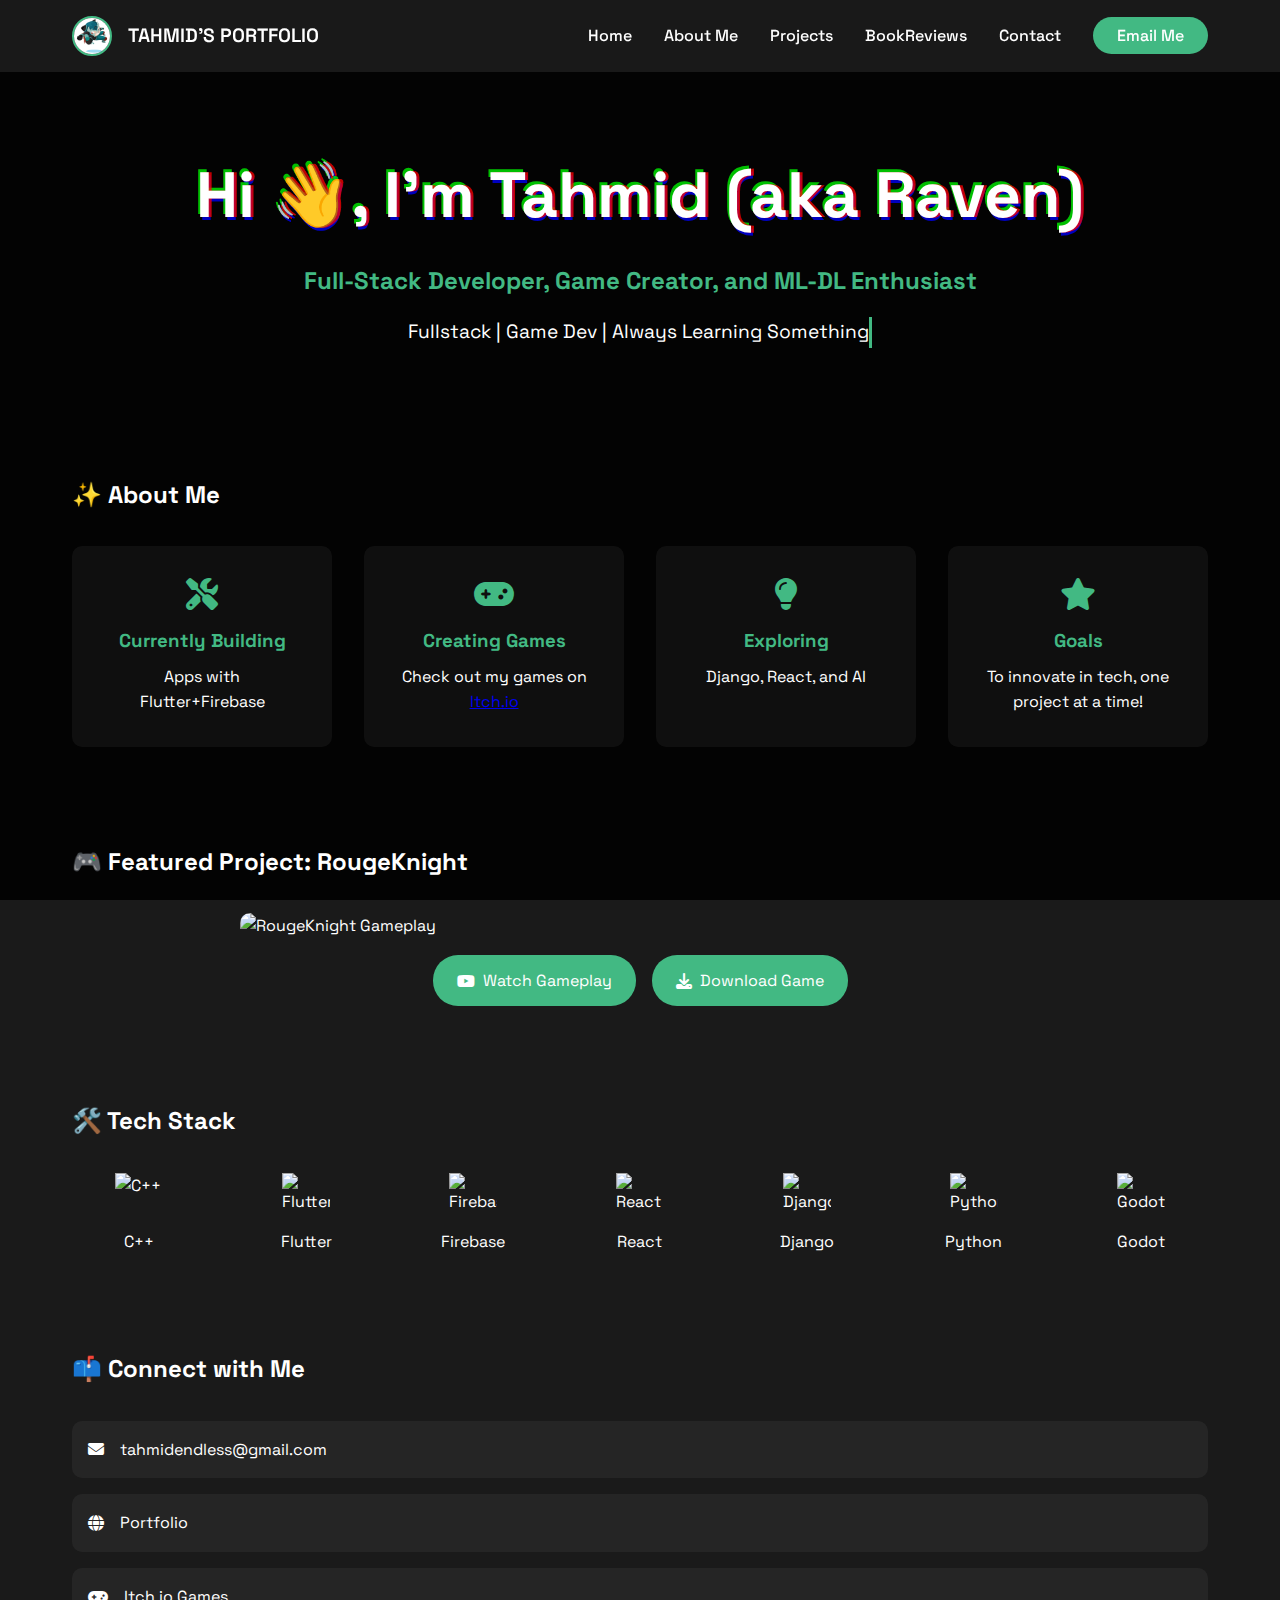
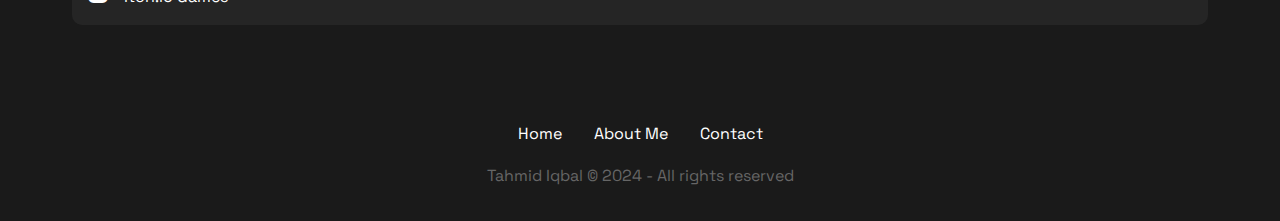
==== commit 8fc5f314: "update on newsite" ====
--- a/aboutme.html
+++ b/aboutme.html
@@ -1,183 +1,158 @@
 <!DOCTYPE html>
 <html lang="en">
-<head class="space-grotesk-container">
+<head>
     <meta charset="UTF-8">
     <meta name="viewport" content="width=device-width, initial-scale=1.0">
-    
-    <link rel="stylesheet" href="css/style.css" class="css">
-    
-    <link rel="stylesheet" href="https://cdnjs.cloudflare.com/ajax/libs/font-awesome/4.7.0/css/font-awesome.min.css">
+    <title>About Me - Tahmid Raven</title>
+    <link rel="stylesheet" href="css/style.css">
+    <link rel="stylesheet" href="https://cdnjs.cloudflare.com/ajax/libs/font-awesome/6.5.1/css/all.min.css">
+    <link rel="icon" href="images/linux.png" type="image/png">
+</head>
+<body>
+    <nav class="navbar">
+        <div class="nav-content">
+            <div class="logo">
+                <img src="images/luchadortocat.png" alt="Github Luchadortocat">
+                <span class="logo-text">TAHMID'S PORTFOLIO</span>
+            </div>
+            
+            <div class="menu-toggle">
+                <div class="bar"></div>
+                <div class="bar"></div>
+                <div class="bar"></div>
+            </div>
 
+            <ul class="nav-links">
+                <li><a href="index.html">Home</a></li>
+                <li><a href="aboutme.html" class="active">About Me</a></li>
+                <li><a href="projects.html">Projects</a></li>
+                <li><a href="myblog.html">BookReviews</a></li>
+                <li><a href="contacts.html">Contact</a></li>
+                <li><a href="email.html" class="cta-button">Email Me</a></li>
+            </ul>
+        </div>
+    </nav>
 
-    <title>Tahmid Raven- who am i?</title>
+    <main class="about-page">
+        <div class="about-header">
+            <h1 class="glitch" data-text="Hi 👋, I'm Tahmid (aka Raven)">Hi 👋, I'm Tahmid (aka Raven)</h1>
+            <h2>Full-Stack Developer, Game Creator, and ML-DL Enthusiast</h2>
+            <div class="typing-container">
+                <div class="typing-text">Fullstack | Game Dev | Always Learning Something</div>
+            </div>
+        </div>
 
-    <link rel="icon" href="images/linux.png" type="image/png">
+        <section class="about-section">
+            <h2>✨ About Me</h2>
+            <div class="about-grid">
+                <div class="about-item">
+                    <i class="fas fa-tools"></i>
+                    <h3>Currently Building</h3>
+                    <p>Apps with Flutter+Firebase</p>
+                </div>
+                <div class="about-item">
+                    <i class="fas fa-gamepad"></i>
+                    <h3>Creating Games</h3>
+                    <p>Check out my games on <a href="https://ravendeath.itch.io/" target="_blank">Itch.io</a></p>
+                </div>
+                <div class="about-item">
+                    <i class="fas fa-lightbulb"></i>
+                    <h3>Exploring</h3>
+                    <p>Django, React, and AI</p>
+                </div>
+                <div class="about-item">
+                    <i class="fas fa-star"></i>
+                    <h3>Goals</h3>
+                    <p>To innovate in tech, one project at a time!</p>
+                </div>
+            </div>
+        </section>
 
+        <section class="featured-project">
+            <h2>🎮 Featured Project: RougeKnight</h2>
+            <div class="project-showcase">
+                <div class="video-container">
+                    <img src="https://img.youtube.com/vi/9yOeBbe6nXI/maxresdefault.jpg" alt="RougeKnight Gameplay">
+                    <div class="project-links">
+                        <a href="https://www.youtube.com/watch?v=9yOeBbe6nXI" target="_blank" class="project-btn">
+                            <i class="fab fa-youtube"></i> Watch Gameplay
+                        </a>
+                        <a href="https://ravendeath.itch.io/rougeknight" target="_blank" class="project-btn">
+                            <i class="fas fa-download"></i> Download Game
+                        </a>
+                    </div>
+                </div>
+            </div>
+        </section>
 
-</head>
-<body class="space-grotesk-container">
-    
-    <header>
-        <nav class="navbar background height-nav">
-            <ul class="nav-list visibility">
-                <div class="raven">
-                    <img src="images/luchadortocat.png" alt="an image of github luchadortocat. this is how github looks in my eyes">
-                    <br>
-                    <b class="fonta">TAHMID'S PORTFOLIO</b>
+        <section class="skills-section">
+            <h2>🛠️ Tech Stack</h2>
+            <div class="skills-grid">
+                <div class="skill-item">
+                    <img src="https://raw.githubusercontent.com/devicons/devicon/master/icons/cplusplus/cplusplus-original.svg" alt="C++">
+                    <span>C++</span>
                 </div>
-                <li><a href="index.html">Home</a></li>
-                <li><a href="aboutme.html">AboutMe</a></li>
-                <li><a href="https://github.com/TahmidRaven/Uni_Management_Engagement_Sys">Projects</a></li>
-                <li><a href="myblog.html">MyBlog</a></li>
-                <li><a href="#contacts">Contacts</a></li>
-                <li><a href="email.html">
-                    <button class="butt butt-email">Email Me</button></a>
-                </li>
-            </ul>
-            <div class="rightNav visibility">
-                <input type="text" name="search" id="search">
-                <button class="butt butt-small">Search</button>
+                <div class="skill-item">
+                    <img src="https://img.icons8.com/color/48/000000/flutter.png" alt="Flutter">
+                    <span>Flutter</span>
+                </div>
+                <div class="skill-item">
+                    <img src="https://img.icons8.com/color/48/000000/firebase.png" alt="Firebase">
+                    <span>Firebase</span>
+                </div>
+                <div class="skill-item">
+                    <img src="https://img.icons8.com/plasticine/100/000000/react.png" alt="React">
+                    <span>React</span>
+                </div>
+                <div class="skill-item">
+                    <img src="https://img.icons8.com/color/48/000000/django.png" alt="Django">
+                    <span>Django</span>
+                </div>
+                <div class="skill-item">
+                    <img src="https://img.icons8.com/color/48/000000/python--v1.png" alt="Python">
+                    <span>Python</span>
+                </div>
+                <div class="skill-item">
+                    <img src="https://upload.wikimedia.org/wikipedia/commons/6/6a/Godot_icon.svg" alt="Godot">
+                    <span>Godot</span>
+                </div>
             </div>
-            <div class="burger">
-                <div class="line"></div>
-                <div class="line"></div>
-                <div class="line"></div>
+        </section>
+
+        <section class="contact-section">
+            <h2>📫 Connect with Me</h2>
+            <div class="contact-links">
+                <a href="mailto:tahmidendless@gmail.com" class="contact-item">
+                    <i class="fas fa-envelope"></i>
+                    <span>tahmidendless@gmail.com</span>
+                </a>
+                <a href="https://tahmidraven.online/" class="contact-item">
+                    <i class="fas fa-globe"></i>
+                    <span>Portfolio</span>
+                </a>
+                <a href="https://ravendeath.itch.io/" class="contact-item">
+                    <i class="fas fa-gamepad"></i>
+                    <span>Itch.io Games</span>
+                </a>
             </div>
-        </nav>
-    </header>
-    <main style="padding-bottom: 12">
-        <section class="background sec01">
-
-            <div class="background">
-                <h1 class="centralname" style="text-align: center; color: white; font-size:45px; padding-top:2%; ">TAHMID IQBAL</h1>
-                <br><p> <h3 class="centralHeadersmall">I'm a creative person. Used to play music. Now a days I hardly get anytime to do so. However, I do find to read books whenever I can.</h3></p>
-            </div><br>
-            <hr>
-            <div class="centralHeader">
-                <h2>PERSONAL INFORMATION</h2>
-                <p></p>
-            </div>
-    
-            <div class="boxer-main">
-                <ul class="centralHeadersmall">
-                    <li><strong>Full Name:</strong><br> Tahmid Iqbal</li>
-                    <li><strong>Date of Birth:</strong><br> 17th August</li>
-                    <li><strong>Nationality:</strong><br> Bangladeshi</li>
-                    <li><strong>Marital Status:</strong><br> Single</li>
-                    <li><strong>Address:</strong><br> Aftabnagar, Block-F, Sector-2</li>
-                    <li><strong>Phone Number:</strong><br> 01773714424</li>
-                    <li><strong>Email Address:</strong><br> ravenendless@gmail.com</li>
-                </ul>
-            </div><br>
-    
-            <div class="centralHeader">
-                <h2>HOBBIES</h2>
-            </div>
-            <div class="boxer-main">
-                <ul class="centralHeadersmall">
-                    <li>Reading Books</li>
-                    <li>Watching Movies</li>
-                    <li>Binging TV Series</li>
-                </ul>
-            </div>
-    
-                <div class="centralHeader">
-                    <h2 class="centralHeadersmall">Get to know me w/ popculture:
-                        <title>Favorite List</title>
-                    </head>
-                    <body>
-                    
-                        <table class="favorite-table">
-                            <thead>
-                                <tr>
-                                    <th class="category-header">Favorite Books</th>
-                                    <th class="category-header">Favorite Movies</th>
-                                    <th class="category-header">Favorite TV Series</th>
-                                </tr>
-                            </thead>
-                            <tbody>
-                                <tr>
-                                    <td>1. 1984</td>
-                                    <td>1. Perfect Blue</td>
-                                    <td>1. Breaking Bad</td>
-                                </tr>
-                                <tr>
-                                    <td>2. Good Omens</td>
-                                    <td>2. Taxi Driver</td>
-                                    <td>2. Vikings</td>
-                                </tr>
-                                <tr>
-                                    <td>3. Monster</td>
-                                    <td>3. Empire Strikes Back</td>
-                                    <td>3. Lost</td>
-                                </tr>
-                                <tr>
-                                    <td>4. One Piece</td>
-                                    <td>4. Return of The King</td>
-                                    <td>4. Punisher</td>
-                                </tr>
-                                <tr>
-                                    <td>5. A Song of ICE & Fire</td>
-                                    <td>5. 300</td>
-                                    <td>5. The Walking Dead</td>
-                                </tr>
-                            </tbody>
-                        </table> 
-                    </h2>
-                </div>
-    
-                <div class="centralHeader">
-                    <h2>Favorite Links:</h2>
-                    
-                </div>
-                </section>
-                </div>
-    
         </section>
     </main>
 
-    <footer>
-        <div class="footer">
-            <div class="row">
-                <a href="https://github.com/TahmidRaven"><i class="fa fa-github"></i></a>
-                <a href="https://www.facebook.com/profile.php?id=100073382900528"><i class="fa fa-facebook"></i></a>
-                <a href="https://www.instagram.com/tahmid_raven/"><i class="fa fa-instagram"></i></a>
-                <a href="https://www.youtube.com/@tahmidraven"><i class="fa fa-youtube"></i></a>
+    <footer class="footer">
+        <div class="footer-content">
+            <div class="footer-links">
+                <a href="index.html">Home</a>
+                <a href="aboutme.html">About Me</a>
+                <a href="contacts.html">Contact</a>
+
             </div>
+            <p class="copyright">Tahmid Iqbal © 2024 - All rights reserved</p>
+        </div>
+        <button id="backToTop" aria-label="Back to top">
+            <i class="fas fa-arrow-up"></i>
+        </button>
+    </footer>
 
-            <div class="row">
-                <ul>
-                    <li><a href="index.html">Home</a></li>
-                    <li><a href="aboutme.html">About Me</a></li>
-                    <li><a href="contacts.html">Contact us</a></li>
-                    <li><a href="#">Our Services</a></li>
-                    <li><a href="#">Privacy Policy</a></li>
-                    <li><a href="https://www.bracu.ac.bd/" target="_blank">BRACU Website</a></li>
-                    <a href="https://piazza.com/bracu.ac.bd/spring2023/cse391/home" target="_blank">Piazza</a>
-
-
-                </ul>
-            </div>
-
-            <div class="row font-bold">
-                Tahmid Iqbal Copyright © 2024 Tahmid - All rights reserved || Designed By: Tahmid
-            </div>
-            <button id="backToTopBtn">Back 2 Top</button>
-
-        </div>
-        
-    </footer>
-</div>
-<div class="location-modification">
-    <script>
-        document.write('Page location at: ' + window.location.href + '<br>');
-        document.write('Last modified on: ' + document.lastModified);
-    </script>
-    <script src="js/resp.js"></script>
-
-</div>
-
-
+    <script src="js/main.js"></script>
 </body>
-
-</html>
+</html>--- a/css/style.css
+++ b/css/style.css
@@ -1,398 +1,531 @@
-@import url('https://fonts.googleapis.com/css2?family=Space+Grotesk:wght@300..700&display=swap');
-
-.space-grotesk-container {
-    font-family: "Space Grotesk", sans-serif;
-    font-optical-sizing: auto;
-    font-weight: 400;
-    font-style: normal;
-    
-  }
-
-*{
+@import url('https://fonts.googleapis.com/css2?family=Space+Grotesk:wght@300..700&family=Poppins:wght@400;600&display=swap');
+
+:root {
+    --primary-color: #42b983;
+    --secondary-color: #364c62;
+    --bg-dark: #1a1a1a;
+    --text-light: #ffffff;
+    --text-dark: #333333;
+    --transition: all 0.3s ease;
+}
+
+* {
     margin: 0;
     padding: 0;
     box-sizing: border-box;
-
-}
-
-
-/* NavBar CSS Part */
-
-.navbar{
-    display: flex;
-    align-items: center;
+    font-family: 'Space Grotesk', sans-serif;
+}
+
+body {
+    background-color: var(--bg-dark);
+    color: var(--text-light);
+    line-height: 1.6;
+}
+
+/* Navbar Styles */
+.navbar {
+    position: fixed;
+    top: 0;
+    width: 100%;
+    background: rgba(26, 26, 26, 0.95);
+    backdrop-filter: blur(10px);
+    z-index: 1000;
+    padding: 1rem 0;
+}
+
+.nav-content {
+    max-width: 1200px;
+    margin: 0 auto;
+    display: flex;
     justify-content: space-between;
-    position: sticky;
-    top: 0;
+    align-items: center;
+    padding: 0 2rem;
+}
+
+.logo {
+    display: flex;
+    align-items: center;
+    gap: 1rem;
+}
+
+.logo img {
+    width: 40px;
+    height: 40px;
+    border-radius: 50%;
+    border: 2px solid var(--primary-color);
+}
+
+.logo-text {
+    font-weight: 600;
+    font-size: 1.2rem;
+}
+
+.nav-links {
+    display: flex;
+    gap: 2rem;
+    align-items: center;
+    list-style: none;
+}
+
+.nav-links a {
+    color: var(--text-light);
+    text-decoration: none;
+    font-weight: 500;
+    transition: var(--transition);
+    position: relative;
+}
+
+.nav-links a::after {
+    content: '';
+    position: absolute;
+    width: 0;
+    height: 2px;
+    bottom: -4px;
+    left: 0;
+    background-color: var(--primary-color);
+    transition: var(--transition);
+}
+
+.nav-links a:hover::after {
+    width: 100%;
+}
+
+.cta-button {
+    background-color: var(--primary-color);
+    padding: 0.5rem 1.5rem;
+    border-radius: 25px;
+    font-weight: 600;
+}
+
+.cta-button:hover {
+    background-color: #3da876;
+    transform: translateY(-2px);
+}
+
+/* Hero Section */
+.hero {
+    min-height: 100vh;
+    padding-top: 80px;
+    display: flex;
+    align-items: center;
+    background: linear-gradient(rgba(0,0,0,0.7), rgba(0,0,0,0.7)), url('../images/vinlandsaga4k.png');
+    background-size: cover;
+    background-position: center;
+    background-attachment: fixed;
+}
+
+.hero-content {
+    max-width: 1200px;
+    margin: 0 auto;
+    padding: 2rem;
+    display: flex;
+    align-items: center;
+    gap: 4rem;
+}
+
+.hero-text {
+    flex: 1;
+}
+
+.glitch {
+    font-size: 4rem;
+    font-weight: 700;
+    position: relative;
+    text-shadow: 0.05em 0 0 rgba(255,0,0,0.75),
+                -0.025em -0.05em 0 rgba(0,255,0,0.75),
+                0.025em 0.05em 0 rgba(0,0,255,0.75);
+    animation: glitch 500ms infinite;
+}
+
+.subtitle {
+    font-size: 1.5rem;
+    margin-top: 1rem;
+    color: var(--primary-color);
+}
+
+.description {
+    margin-top: 1rem;
+    font-size: 1.1rem;
+    max-width: 600px;
+}
+
+.social-links {
+    margin-top: 2rem;
+    display: flex;
+    gap: 1rem;
+}
+
+.social-icon {
+    color: var(--text-light);
+    font-size: 1.5rem;
+    transition: var(--transition);
+}
+
+.social-icon:hover {
+    color: var(--primary-color);
+    transform: translateY(-3px);
+}
+
+.hero-image {
+    flex: 1;
+    display: flex;
+    justify-content: center;
+}
+
+.profile-img {
+    width: 400px;
+    height: 400px;
+    object-fit: cover;
+    border-radius: 20px;
+    box-shadow: 0 0 20px rgba(66,185,131,0.3);
+    transition: var(--transition);
+}
+
+.profile-img:hover {
+    transform: scale(1.02);
+    box-shadow: 0 0 30px rgba(66,185,131,0.5);
+}
+
+/* Footer */
+.footer {
+    background-color: rgba(26, 26, 26, 0.95);
+    padding: 2rem 0;
+    position: relative;
+}
+
+.footer-content {
+    max-width: 1200px;
+    margin: 0 auto;
+    padding: 0 2rem;
+    text-align: center;
+}
+
+.footer-links {
+    display: flex;
+    justify-content: center;
+    gap: 2rem;
+    margin-bottom: 1rem;
+}
+
+.footer-links a {
+    color: var(--text-light);
+    text-decoration: none;
+    transition: var(--transition);
+}
+
+.footer-links a:hover {
+    color: var(--primary-color);
+}
+
+.copyright {
+    color: #666;
+}
+
+#backToTop {
+    position: fixed;
+    bottom: 2rem;
+    right: 2rem;
+    background-color: var(--primary-color);
+    color: var(--text-light);
+    width: 40px;
+    height: 40px;
+    border-radius: 50%;
+    border: none;
     cursor: pointer;
-    height: 7vh;
-    
-}
-.raven{
-    width: 25%;
-    display: flex;
-    justify-content: flex-start;
-    align-items: stretch;
-}
-.raven img{
-    width: 14%;
-    border: 3px solid whitesmoke;
-    border-radius: 50%;
-    justify-content: left;
-    margin-left: 4px;
-}
-.fonta{
-    display: flex;
+    display: flex;
+    align-items: center;
     justify-content: center;
-    align-items: center;
-    color: white;
-    
-    padding-left: 15px;
-
-}
-.nav-list{
-    width: 75%;
-    display: flex;
-    align-items: center;
-
-}
-.nav-list li{
-    /* display: flex;
-
-    justify-content: flex-end; */
-
-    list-style: none;
-    padding: 26px 30px;
-}
-
-.nav-list a{
-    text-decoration: none;
-    color: rgb(255, 255, 255);
-    color-interpolation-filters: linearRGB;
-
-}
-.nav-list a:hover{
-    text-decoration: none;
-    color: rgb(223, 211, 211);
-
-}
-
-.rightNav{
-    width: 25%;
-    /* background-color: blueviolet; */
-    text-align: right;
-    /* display: flex;
-    justify-content: right; */
-}
-#search{
-    padding: 6px;
-    font-size: 18px;
-    border: 2px solid gray;
+    transition: var(--transition);
+    opacity: 0;
+    visibility: hidden;
+}
+
+#backToTop.visible {
+    opacity: 1;
+    visibility: visible;
+}
+
+#backToTop:hover {
+    transform: translateY(-3px);
+    background-color: #3da876;
+}
+
+/* Animations */
+@keyframes glitch {
+    0% {
+        text-shadow: 0.05em 0 0 rgba(255,0,0,0.75),
+                    -0.025em -0.05em 0 rgba(0,255,0,0.75),
+                    0.025em 0.05em 0 rgba(0,0,255,0.75);
+    }
+    14% {
+        text-shadow: 0.05em 0 0 rgba(255,0,0,0.75),
+                    -0.025em -0.05em 0 rgba(0,255,0,0.75),
+                    0.025em 0.05em 0 rgba(0,0,255,0.75);
+    }
+    15% {
+        text-shadow: -0.05em -0.025em 0 rgba(255,0,0,0.75),
+                    0.025em 0.025em 0 rgba(0,255,0,0.75),
+                    -0.05em -0.05em 0 rgba(0,0,255,0.75);
+    }
+    49% {
+        text-shadow: -0.05em -0.025em 0 rgba(255,0,0,0.75),
+                    0.025em 0.025em 0 rgba(0,255,0,0.75),
+                    -0.05em -0.05em 0 rgba(0,0,255,0.75);
+    }
+    50% {
+        text-shadow: 0.025em 0.05em 0 rgba(255,0,0,0.75),
+                    0.05em 0 0 rgba(0,255,0,0.75),
+                    0 -0.05em 0 rgba(0,0,255,0.75);
+    }
+    99% {
+        text-shadow: 0.025em 0.05em 0 rgba(255,0,0,0.75),
+                    0.05em 0 0 rgba(0,255,0,0.75),
+                    0 -0.05em 0 rgba(0,0,255,0.75);
+    }
+    100% {
+        text-shadow: -0.025em 0 0 rgba(255,0,0,0.75),
+                    -0.025em -0.025em 0 rgba(0,255,0,0.75),
+                    -0.025em -0.05em 0 rgba(0,0,255,0.75);
+    }
+}
+
+/* Responsive Design */
+@media (max-width: 992px) {
+    .hero-content {
+        flex-direction: column;
+        text-align: center;
+        gap: 2rem;
+    }
+
+    .social-links {
+        justify-content: center;
+    }
+
+    .profile-img {
+        width: 300px;
+        height: 300px;
+    }
+}
+
+@media (max-width: 768px) {
+    .menu-toggle {
+        display: block;
+        cursor: pointer;
+    }
+
+    .bar {
+        width: 25px;
+        height: 3px;
+        background-color: var(--text-light);
+        margin: 5px 0;
+        transition: var(--transition);
+    }
+
+    .nav-links {
+        position: fixed;
+        top: 70px;
+        left: -100%;
+        width: 100%;
+        height: calc(100vh - 70px);
+        background-color: var(--bg-dark);
+        flex-direction: column;
+        padding: 2rem;
+        transition: var(--transition);
+    }
+
+    .nav-links.active {
+        left: 0;
+    }
+
+    .footer-links {
+        flex-direction: column;
+        gap: 1rem;
+    }
+}
+
+/* Add these styles to your existing style.css file */
+
+.about-page {
+    padding-top: 80px;
+    min-height: 100vh;
+    background: linear-gradient(rgba(0,0,0,0.9), rgba(0,0,0,0.9)), url('../images/vinlandsaga4k.png');
+    background-size: cover;
+    background-position: center;
+    background-attachment: fixed;
+}
+
+.about-header {
+    text-align: center;
+    padding: 4rem 2rem;
+}
+
+.about-header h2 {
+    color: var(--primary-color);
+    margin-top: 1rem;
+}
+
+.typing-container {
+    display: flex;
+    justify-content: center;
+    margin-top: 1rem;
+}
+
+.typing-text {
+    border-right: 3px solid var(--primary-color);
+    animation: typing 3.5s steps(40, end), blink-caret 0.75s step-end infinite;
+    white-space: nowrap;
+    overflow: hidden;
+    font-size: 1.2rem;
+    color: #fff;
+}
+
+.about-section, .featured-project, .skills-section, .contact-section {
+    max-width: 1200px;
+    margin: 2rem auto;
+    padding: 2rem;
+}
+
+.about-grid {
+    display: grid;
+    grid-template-columns: repeat(auto-fit, minmax(250px, 1fr));
+    gap: 2rem;
+    margin-top: 2rem;
+}
+
+.about-item {
+    background: rgba(255, 255, 255, 0.05);
+    padding: 2rem;
     border-radius: 10px;
-}
-
-@keyframes animationLeft2Right {
-    from {
-        opacity: 0;
-        transform: translateX(-30px);  
-    }
-    to {
-        opacity: 1;
-        transform: translateX(0);  
-    }
-}
-
-.animate-whoami {
-    display: inline-block;
-    animation: animationLeft2Right 2.5s ease-out;
-}
-/* sections */
-
-.background{
-   
-    background: rgba(0,0,0,0.7) url('../images/vinlandsaga4k.png');
-    background-size: cover;
-    background-blend-mode: darken;
-
-    background-attachment: scroll;
-
-
-}
-
-
-.sec01{
-    height: 100vh;
-}
-
-.box-main{
+    text-align: center;
+    transition: transform 0.3s ease;
+}
+
+.about-item:hover {
+    transform: translateY(-5px);
+}
+
+.about-item i {
+    font-size: 2rem;
+    color: var(--primary-color);
+    margin-bottom: 1rem;
+}
+
+.about-item h3 {
+    color: var(--primary-color);
+    margin-bottom: 0.5rem;
+}
+
+.project-showcase {
+    margin-top: 2rem;
+}
+
+.video-container {
+    position: relative;
+    width: 100%;
+    max-width: 800px;
+    margin: 0 auto;
+}
+
+.video-container img {
+    width: 100%;
+    border-radius: 10px;
+}
+
+.project-links {
     display: flex;
     justify-content: center;
-    align-items: center;
-    color: whitesmoke;
-    max-width: 80%;
-    height: 80%;
-    margin: auto;
-    
-}
-
-.shalf01{
-    width: 80%;
-    display: flex;
-    flex-direction: column;
-
-    justify-content: center;
-    padding-left: 120px;
-
-}
-.txt-big {
-    font-size: 45px;
-    padding-left: 270px;
-    text-align: center;
- 
-}
-.txt-small {
-    font-size: 18px;
-    padding-left: 250px;
-    text-align: match-center;
-
-
-}
-.shalf02{
-    width: 50%;
-    padding-right: 100px;
-    padding-top: 300px;
-
-}
-.shalf02 img{
-    width: 75%;
-    padding: 1px;
-    padding-top: 0;
-    border: 4px solid gray;
-    border-radius: 50px;
-    display: block;
-    margin: 0 auto;
-} 
-
-
-
-/* Buttons  */
-
-.butt {
-    padding: 8px 20px;
-    margin: 7px 3px;
-    border: 2px solid whitesmoke;
-    border-radius: 8px;
-    font-size: 16px;
-    color: white;
-    background: none;
-    cursor: pointer;
-} 
-
-.butt-small {
-    padding: 3px 8px;
-    vertical-align: middle;
-    
-    margin-right: 20px;
-} 
-
-.butt-email{
-    padding: 3px 8px;
-    vertical-align: middle;
-}
-
-#backToTopBtn {
-    display: none;
-    position: fixed;
-    bottom: 20px;
-    right: 20px;
-    background-color: #364c62;
-    color: #fff;
-    border: none;
-    border-radius: 5px;
-    padding: 10px 20px;
-    cursor: pointer;
-}
-
-
-/* footer CSS Part */
-
-.footer {
-    position: sticky;
-
-    width: 100%;
-    background-color: #181A1B;
-    color: white;
-    padding: 7px;
-    text-align: center;
-}
-
-.row {
-    display: flex;
-    justify-content: center;
-    align-items: center;  
-    margin: 5px;
-    margin-bottom: 5px;
-}
-
-.row a {
+    gap: 1rem;
+    margin-top: 1rem;
+}
+
+.project-btn {
+    display: inline-flex;
+    align-items: center;
+    gap: 0.5rem;
+    padding: 0.8rem 1.5rem;
+    background-color: var(--primary-color);
     color: white;
     text-decoration: none;
-    margin: 0 15px;
-}
-
-.row i {
-    font-size: 30px;
-}
-
-ul {
-    list-style: none;
-    padding: 0;
-    display: flex;
-    justify-content: center;
-}
-
-ul li {
-    margin: 0 15px;
-}
-
-.footer a {
-    color: #42b983;
-}
-
-.footer a:hover {
-    text-decoration: underline;
-    color: rgb(223, 211, 211);
-}
-
-
-.location-modification{
-    background-color: #091f2a;
+    border-radius: 25px;
+    transition: transform 0.3s ease;
+}
+
+.project-btn:hover {
+    transform: translateY(-2px);
+}
+
+.skills-grid {
+    display: grid;
+    grid-template-columns: repeat(auto-fit, minmax(100px, 1fr));
+    gap: 2rem;
+    margin-top: 2rem;
+}
+
+.skill-item {
+    display: flex;
+    flex-direction: column;
+    align-items: center;
+    gap: 0.5rem;
+}
+
+.skill-item img {
+    width: 48px;
+    height: 48px;
+    transition: transform 0.3s ease;
+}
+
+.skill-item:hover img {
+    transform: scale(1.1);
+}
+
+.contact-links {
+    display: flex;
+    flex-direction: column;
+    gap: 1rem;
+    margin-top: 2rem;
+}
+
+.contact-item {
+    display: flex;
+    align-items: center;
+    gap: 1rem;
     color: white;
-    padding: 2px;
-    text-align: center;
-    text-decoration: italic;
-    color: rgb(223, 211, 211);
-}
-
-/* Responsive MEDIA QUERY */
-
-@media only screen and (max-width: 1266px) {
-    .nav-list{
+    text-decoration: none;
+    padding: 1rem;
+    background: rgba(255, 255, 255, 0.05);
+    border-radius: 10px;
+    transition: transform 0.3s ease;
+}
+
+.contact-item:hover {
+    transform: translateX(10px);
+    color: var(--primary-color);
+}
+
+@keyframes typing {
+    from { width: 0 }
+    to { width: 100% }
+}
+
+@keyframes blink-caret {
+    from, to { border-color: transparent }
+    50% { border-color: var(--primary-color) }
+}
+
+@media (max-width: 768px) {
+    .about-header {
+        padding: 2rem 1rem;
+    }
+
+    .about-grid {
+        grid-template-columns: 1fr;
+    }
+
+    .project-links {
         flex-direction: column;
     }
-    .navbar{
-        height: 445px;
-
-        flex-direction: column;
-        transition: all 0.5s ease-out;
-    }
-    .rightNav{
-        text-align: center;
-    }
-    #search{
-        width: 100%;
-    }
-    .navbar .burger{
-        display: block;
-        height: 445px;
-
-    }
-
-    .height-nav{
-        height: 52px;
-    }
-    .visibility{
-        opacity: 0;
-    }
-}
-
-
-.burger{
-    display: none;
-    position: absolute;
-    cursor: pointer;
-    right: 3%;
-    top: 8 px;
-}
-
-.line {
-    width: 33px;
-    background-color: whitesmoke;
-    height: 4px;
-    margin: 5px 3px;
-}
-
-/* info page css */
-
-.centralHeader {
-    margin-top: 10px;
-    color: whitesmoke;  
-    text-align: left; 
-    margin-left: 60px; 
-    margin-bottom: 10px;
-
-}
-
-.centralHeadersmall {
-    margin-top: 10px;
-    color: whitesmoke;  
-    text-align: left; 
-    margin-left: 60px; 
-    margin-bottom: 10px;
-
-}
-
-.makingcolumn{
-    width: 60%;
-}
-.makingcolumn2{
-    width: 40%;
-}
-
-
-/* table createion  */
-
-.favorite-table {
-    border-collapse: collapse;
-    width: 70%;
-    margin: 10px auto;
-}
-
-.category-header {
-    background-color: #0808085e;
-    border: 1px solid #000000;
-    padding: 10px;
-    text-align: left;
-}
-
-.favorite-table td, .favorite-table th {
-    border: 1px solid #ddd;
-    padding: 7px;
-    text-align: left;
-}
-
-.favorite-table tbody tr:hover {
-    background-color: #327f69;
-}
-
-
-
-
-/* email form
-*/
-
-.eform{
-    display: flex;
-    justify-content: center;
-    align-items: center;
-    height: 100vh;
-    
-}
-
-#message-box{
-
-   width: 438px;height: 252px;margin-right: 0px;margin-left: 25px;padding-left: 0px; 
-   cursor: pointer;
-   border-radius: 5px;
-
+
+    .skills-grid {
+        grid-template-columns: repeat(auto-fit, minmax(80px, 1fr));
+    }
 }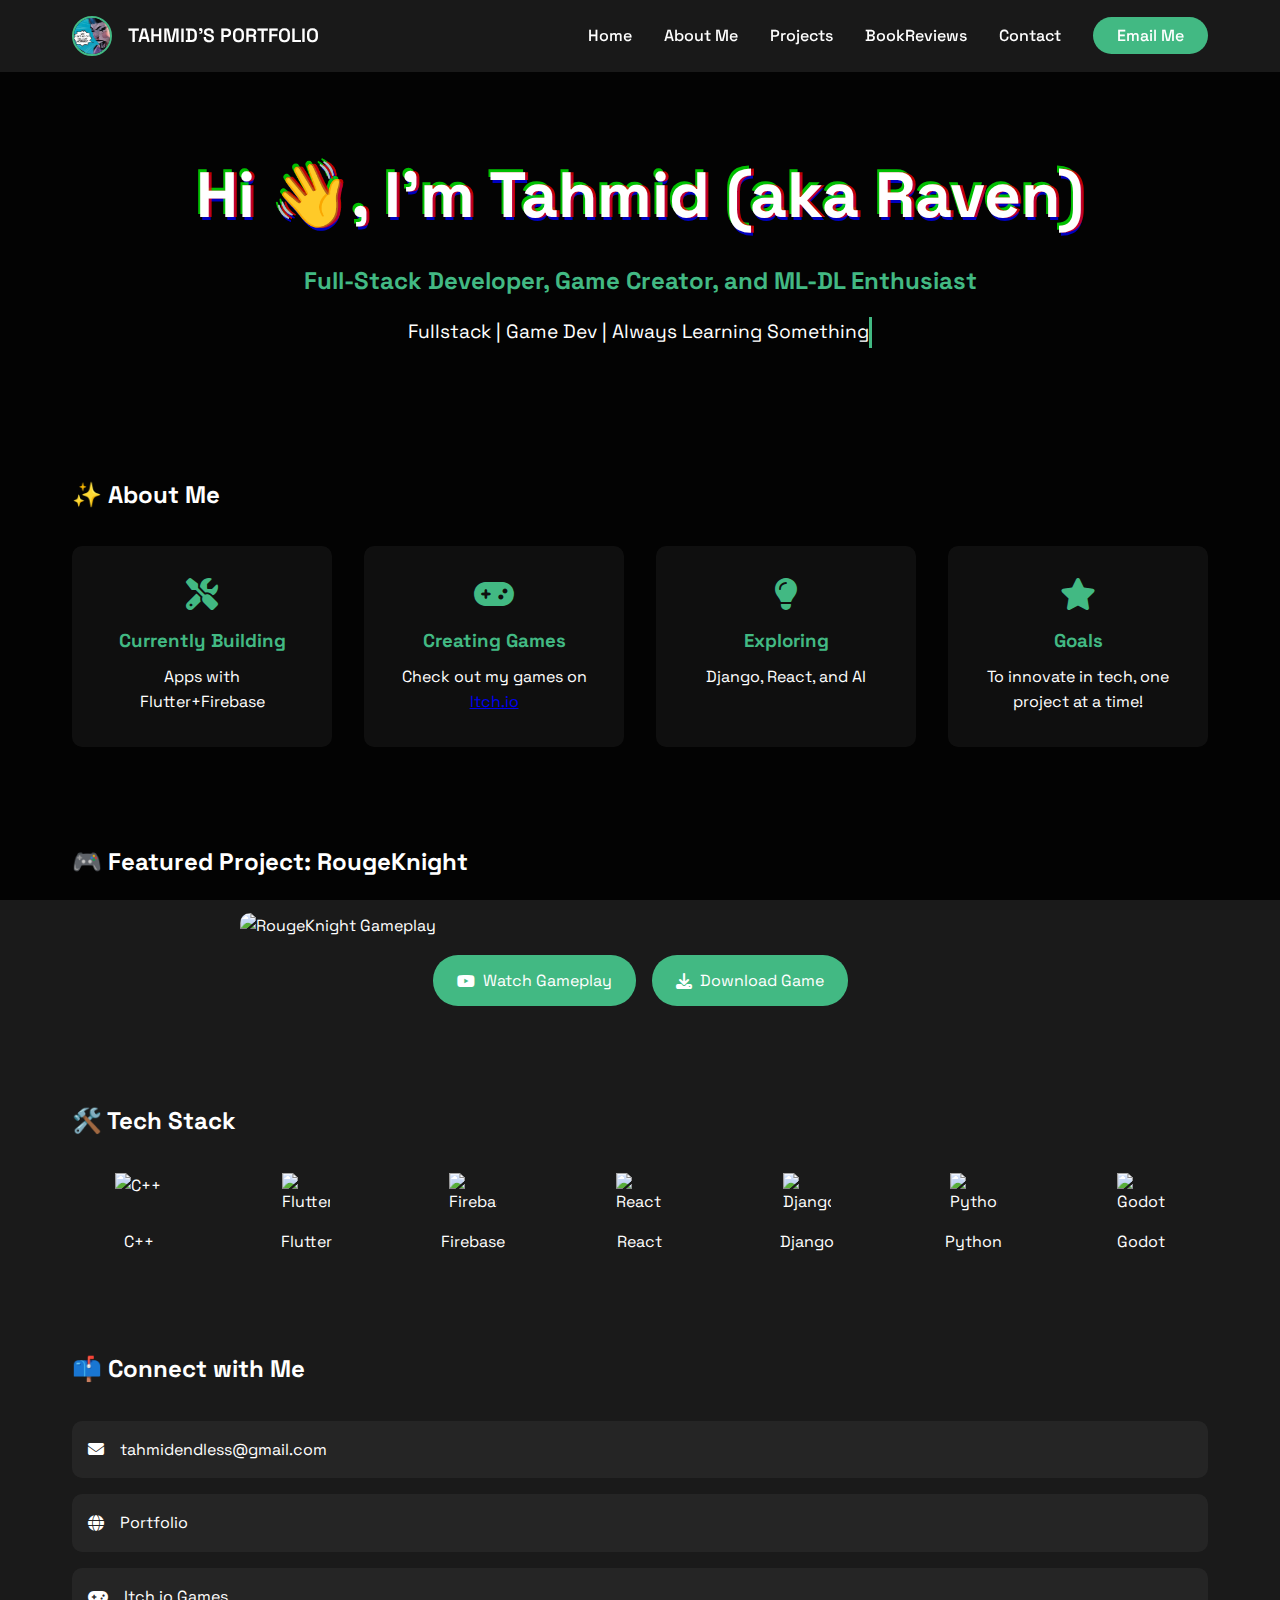
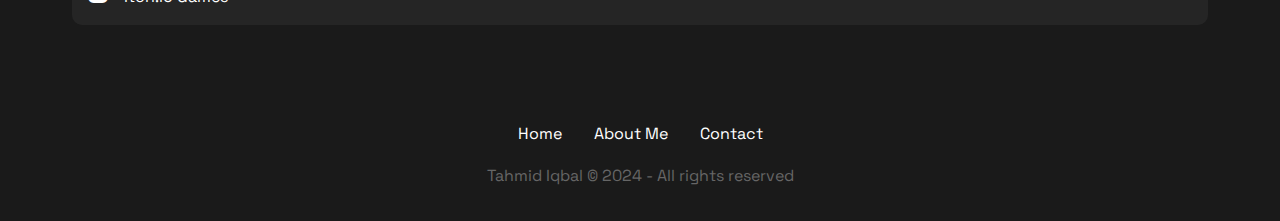
==== commit a8a6bf3b: "ready to deply" ====
--- a/aboutme.html
+++ b/aboutme.html
@@ -6,13 +6,13 @@
     <title>About Me - Tahmid Raven</title>
     <link rel="stylesheet" href="css/style.css">
     <link rel="stylesheet" href="https://cdnjs.cloudflare.com/ajax/libs/font-awesome/6.5.1/css/all.min.css">
-    <link rel="icon" href="images/linux.png" type="image/png">
+    <link rel="icon" href="images/punchline.png" type="image/png">
 </head>
 <body>
     <nav class="navbar">
         <div class="nav-content">
             <div class="logo">
-                <img src="images/luchadortocat.png" alt="Github Luchadortocat">
+                <img src="images/punchline.png" alt="Github Luchadortocat">
                 <span class="logo-text">TAHMID'S PORTFOLIO</span>
             </div>
             
